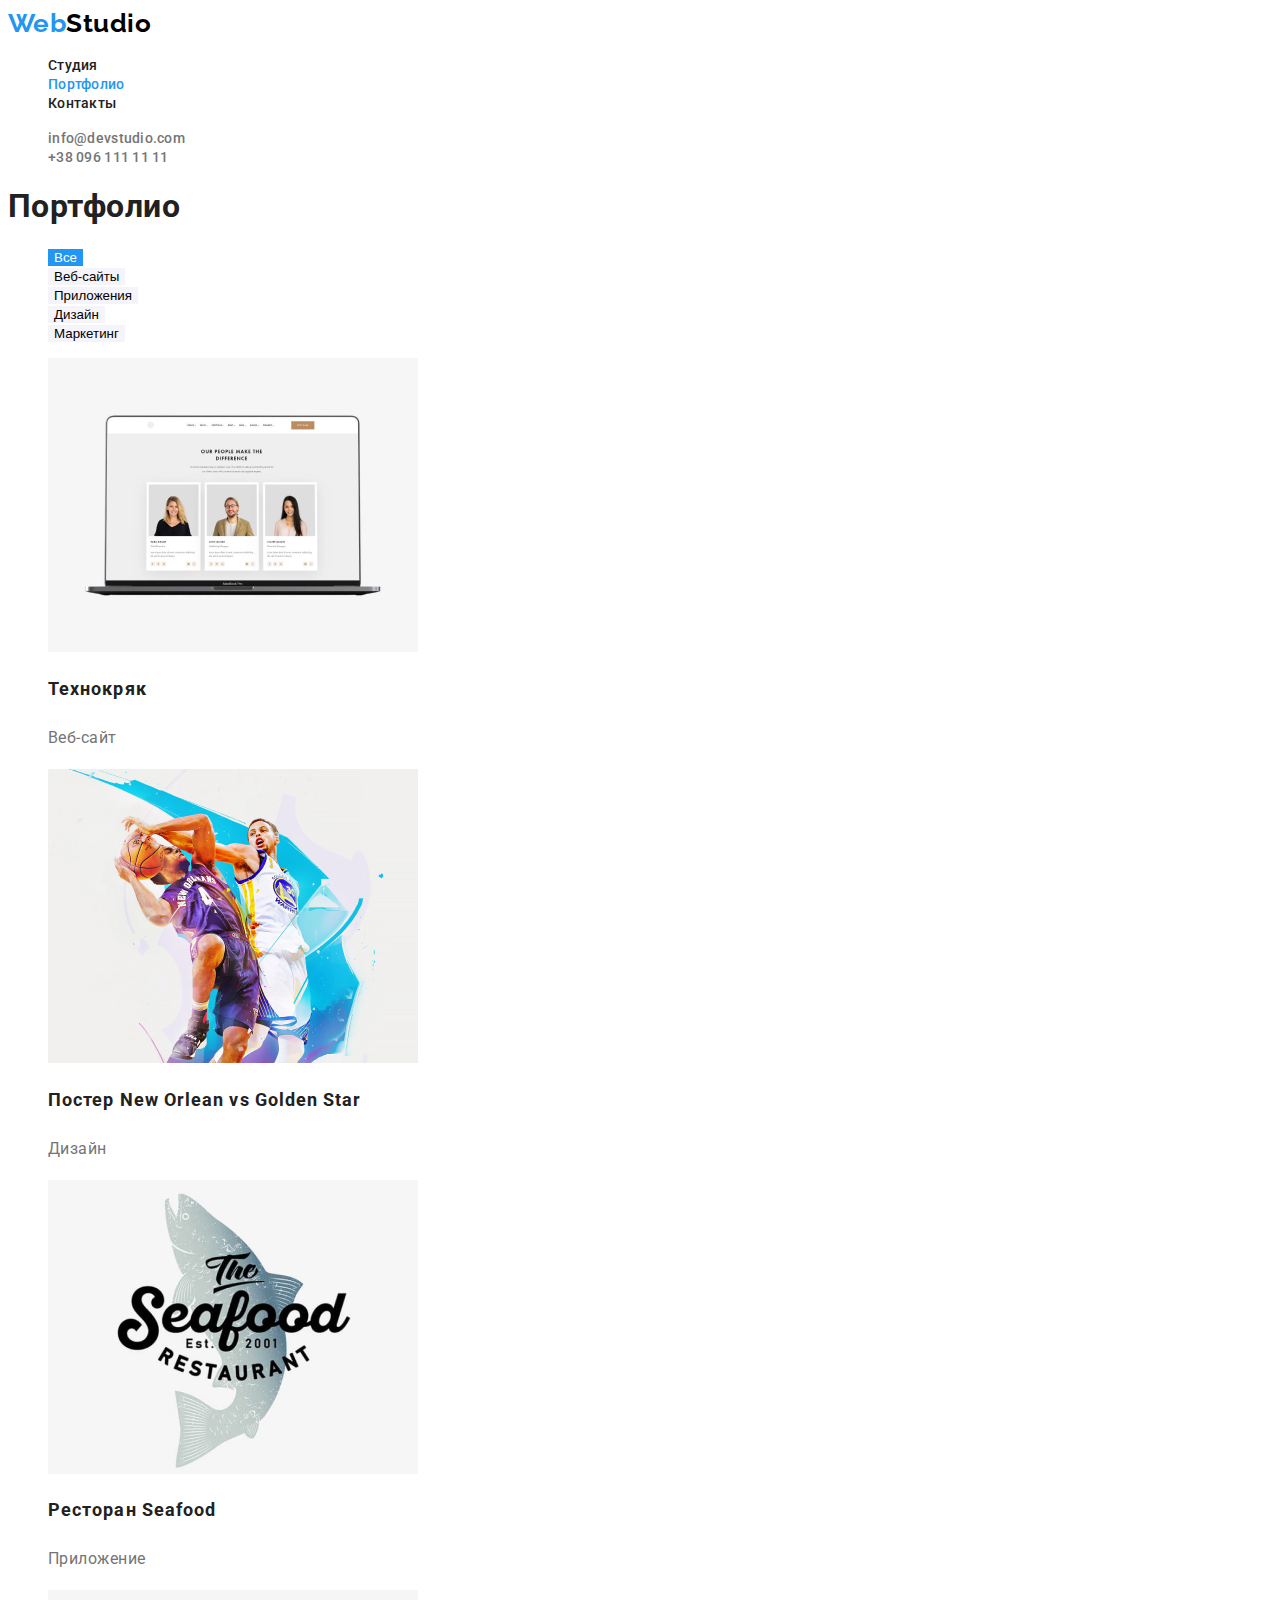
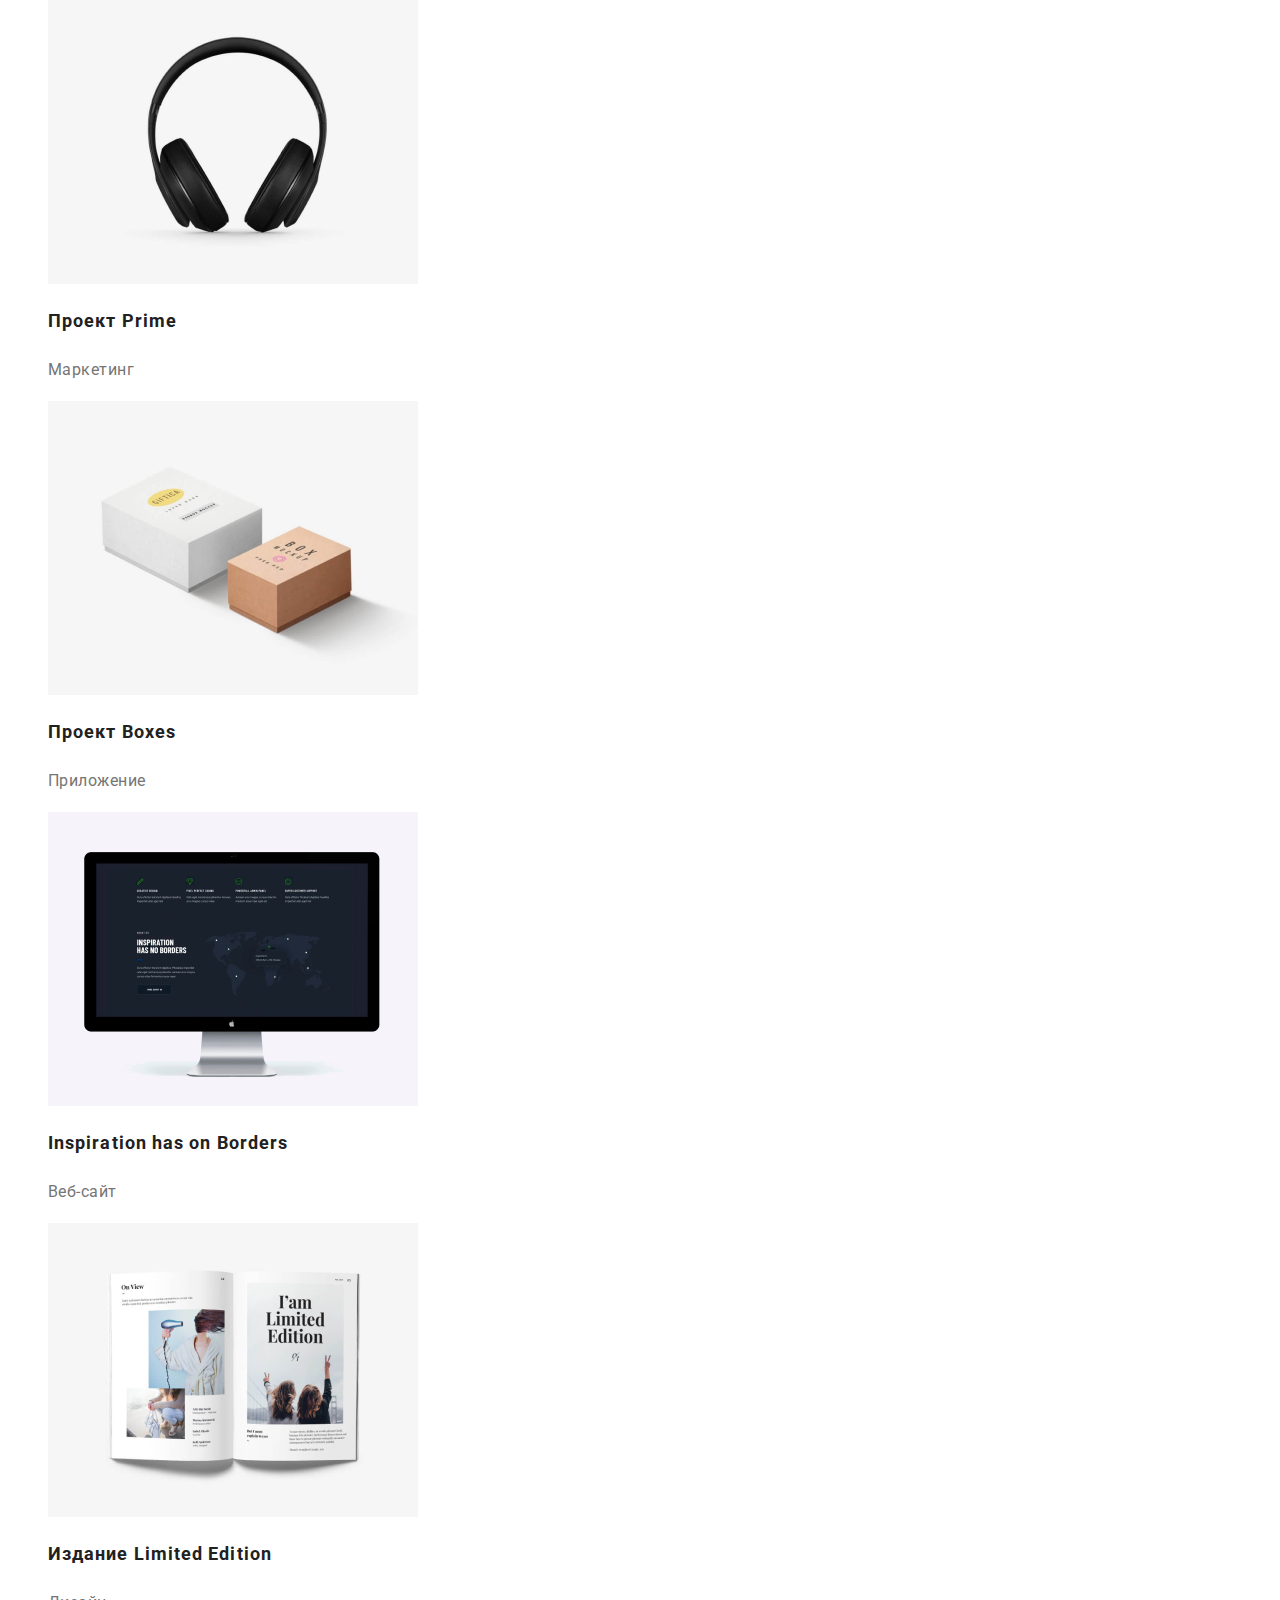
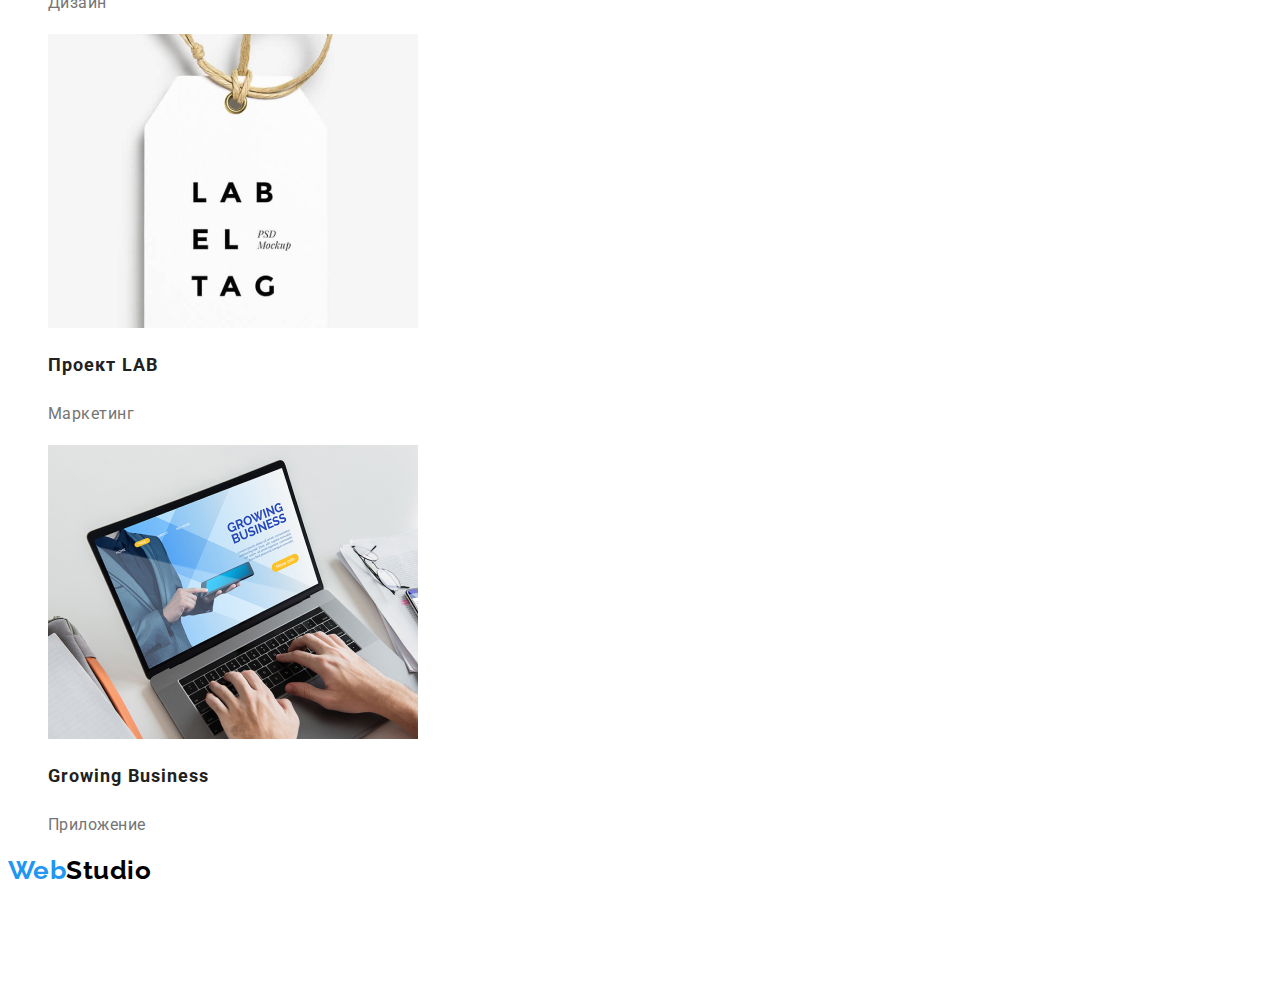
==== portfolio.html @ 5c7f293a "Добавляет стартовые файлы проекта" ====
<!DOCTYPE html>
<html lang="ru">
  <head>
    <meta charset="UTF-8" />
    <meta name="viewport" content="width=device-width, initial-scale=1.0" />
    <title>Document</title>
    <link rel="preconnect" href="https://fonts.gstatic.com" />
    <link
      href="https://fonts.googleapis.com/css2?family=Raleway:wght@700&family=Roboto:wght@400;500;700;900&display=swap"
      rel="stylesheet"
    />
    <link rel="stylesheet" href="./css/styles.css" />
  </head>

  <body>
    <!-- Шапка сайта -->
    <header>
      <nav class="nav">
        <a href="./index.html" class="logo">
          <span class="logo-web">Web</span
          ><span class="logo-studio">Studio</span>
        </a>

        <ul class="site-nav list">
          <li><a href="./index.html" class="link">Студия</a></li>
          <li>
            <a href="./portfolio.html" class="link active-link">Портфолио</a>
          </li>
          <li><a href="#address" class="link">Контакты</a></li>
        </ul>
      </nav>

      <ul class="contact list">
        <li>
          <a href="mailto:info@devstudio.com" class="contact-link"
            >info@devstudio.com</a
          >
        </li>
        <li>
          <a href="tel:+380961111111" class="contact-link">+38 096 111 11 11</a>
        </li>
      </ul>
    </header>

    <main>
      <section>
        <h1>Портфолио</h1>
        <ul class="list">
          <li><button type="button" class="button-all">Все</button></li>
          <li>
            <button type="button" class="button-portfolio">Веб-сайты</button>
          </li>
          <li>
            <button type="button" class="button-portfolio">Приложения</button>
          </li>
          <li>
            <button type="button" class="button-portfolio">Дизайн</button>
          </li>
          <li>
            <button type="button" class="button-portfolio">Маркетинг</button>
          </li>
        </ul>

        <ul class="list">
          <li>
            <img
              src="./images/portolio/People.jpg"
              alt=""
              width="370"
              height="294"
            />
            <h2 class="portfolio-title">Технокряк</h2>
            <p class="portfolio-text">Веб-сайт</p>
          </li>
          <li>
            <img
              src="./images/portolio/Poster.jpg"
              alt=""
              width="370"
              height="294"
            />
            <h2 class="portfolio-title">Постер New Orlean vs Golden Star</h2>
            <p class="portfolio-text">Дизайн</p>
          </li>
          <li>
            <img
              src="./images/portolio/Seafood.jpg"
              alt=""
              width="370"
              height="294"
            />
            <h2 class="portfolio-title">Ресторан Seafood</h2>
            <p class="portfolio-text">Приложение</p>
          </li>
          <li>
            <img
              src="./images/portolio/Headphones.jpg"
              alt=""
              width="370"
              height="294"
            />
            <h2 class="portfolio-title">Проект Prime</h2>
            <p class="portfolio-text">Маркетинг</p>
          </li>
          <li>
            <img
              src="./images/portolio/Boxes.jpg"
              alt=""
              width="370"
              height="294"
            />
            <h2 class="portfolio-title">Проект Boxes</h2>
            <p class="portfolio-text">Приложение</p>
          </li>
          <li>
            <img
              src="./images/portolio/Inspiration.jpg"
              alt=""
              width="370"
              height="294"
            />
            <h2 class="portfolio-title">Inspiration has on Borders</h2>
            <p class="portfolio-text">Веб-сайт</p>
          </li>
          <li>
            <img
              src="./images/portolio/Limited.jpg"
              alt=""
              width="370"
              height="294"
            />
            <h2 class="portfolio-title">Издание Limited Edition</h2>
            <p class="portfolio-text">Дизайн</p>
          </li>
          <li>
            <img
              src="./images/portolio/LAB.jpg"
              alt=""
              width="370"
              height="294"
            />
            <h2 class="portfolio-title">Проект LAB</h2>
            <p class="portfolio-text">Маркетинг</p>
          </li>
          <li>
            <img
              src="./images/portolio/Growing.jpg"
              alt=""
              width="370"
              height="294"
            />
            <h2 class="portfolio-title">Growing Business</h2>
            <p class="portfolio-text">Приложение</p>
          </li>
        </ul>
      </section>
    </main>

    <!-- Футер -->
    <footer>
      <a href="./index.html" class="logo">
        <span class="logo-web">Web</span><span class="logo-studio">Studio</span>
      </a>
      <address class="address">
        <p class="town">г. Киев, пр-т Леси Украинки, 26</p>
        <ul class="list">
          <li>
            <a href="mailto:info@devstudio.com" class="footer-link"
              >info@devstudio.com</a
            >
          </li>
          <li>
            <a href="tel:+380961111111" class="footer-link"
              >+38 096 111 11 11</a
            >
          </li>
        </ul>
      </address>
    </footer>
  </body>
</html>
---- css/styles.css ----
/* цвет основного текста  #757575 */
/* вторичный цвет текста  #212121;
 */
/* белый #FFFFFF  */
/* акцент c #2196F3*/
/* вторичный цвет фона #2196F3; */

:root {
  --primary-text-color: #757575;
  --title-text-color: #212121;
  --accent-color: #2196f3;
  --primary-white-color: #ffffff;
  --primary-black-color: #000000;
  --bgd-color: #2f303a;
  --grey-color: #f5f4fa;
}

body {
  background-color: var(--primary-white-color);
  font-family: 'Roboto', sans-serif;
  color: var(--title-text-color);
  letter-spacing: 0.03em;
}

/* logo */

.logo-web {
  color: var(--accent-color);
  font-weight: 700;
  font-size: 26px;
  line-height: 1.19;
}

.logo-studio {
  color: var(--primary-black-color);
  font-weight: 700;
  font-size: 26px;
  line-height: 1.19;
}

.logo:hover {
  color: var(--accent-color);
}

.logo {
  font-family: 'Raleway', sans-serif;
  text-decoration: none;
}

/* Site nav */

.site-nav .link {
  font-weight: 500;
  font-size: 14px;
  line-height: 1.14;
  letter-spacing: 0.02em;
  text-decoration: none;
}

.contact .contact-link {
  color: var(--primary-text-color);
  font-weight: 500;
  font-size: 14px;
  line-height: 1.14;
  letter-spacing: 0.02em;
  text-decoration: none;
}

.site-nav .link:hover,
.site-nav .link:focus,
.contact .contact-link:hover,
.contact .contact-link:focus,
.site-nav .active-link {
  color: var(--accent-color);
}

.link {
  color: var(--title-text-color);
}

.list {
  list-style: none;
}

/* Hero */

.hero {
  background-color: var(--bgd-color);
}

.hero-title {
  color: var(--primary-white-color);
  font-weight: 900;
  font-size: 44px;
  line-height: 1.36;
  text-align: center;
  letter-spacing: 0.06em;
  text-transform: uppercase;
}

/* Button */

.button {
  color: var(--primary-white-color);
  background-color: var(--accent-color);
  font-weight: 700;
  font-size: 16px;
  line-height: 1.87;
  letter-spacing: 0.06em;
  cursor: pointer;
  border: 0;
}

.button-portfolio {
  background-color: var(--grey-color);
  cursor: pointer;
  outline: none;
  border: 0;
}

.button-all {
  color: var(--primary-white-color);
  background-color: var(--accent-color);
  outline: none;
  border: 0;
}

.button-portfolio:hover,
.button-portfolio:focus {
  color: var(--primary-white-color);
  background-color: var(--accent-color);
  outline: none;
  border: 0;
}

/* Section */

.team {
  background-color: var(--grey-color);
}

.section-title {
  font-weight: 700;
  font-size: 36px;
  line-height: 1.16;
  text-align: center;
}

.portfolio-title {
  font-weight: 700;
  font-size: 18px;
  line-height: 2;
  letter-spacing: 0.06em;
}

.portfolio-text {
  color: var(--primary-text-color);
  font-size: 16px;
  line-height: 1.87;
}

/* Features */

.feature-list .title {
  font-weight: 700;
  font-size: 14px;
  line-height: 1.14;
  text-transform: uppercase;
}

.feature-list .text {
  color: var(--primary-text-color);
  font-size: 14px;
  line-height: 1.71;
}

/* Team */

.team-list .title {
  font-weight: 500;
  font-size: 16px;
  line-height: 1.19;
  text-align: center;
}

.team-list .text {
  color: var(--primary-text-color);
  font-weight: 500;
  font-size: 16px;
  line-height: 1.19;
  text-align: center;
}

/* Footer */

.footer {
  background-color: var(--bgd-color);
}

.address {
  font-style: inherit;
}

.address .town {
  color: var(--primary-white-color);
  font-size: 14px;
  line-height: 1.71;
}

.address .footer-link {
  color: rgba(255, 255, 255, 0.6);
  font-size: 14px;
  line-height: 1.71;
  text-decoration: none;
}

.address .footer-link:hover,
.address .footer-link:focus {
  color: var(--accent-color);
}
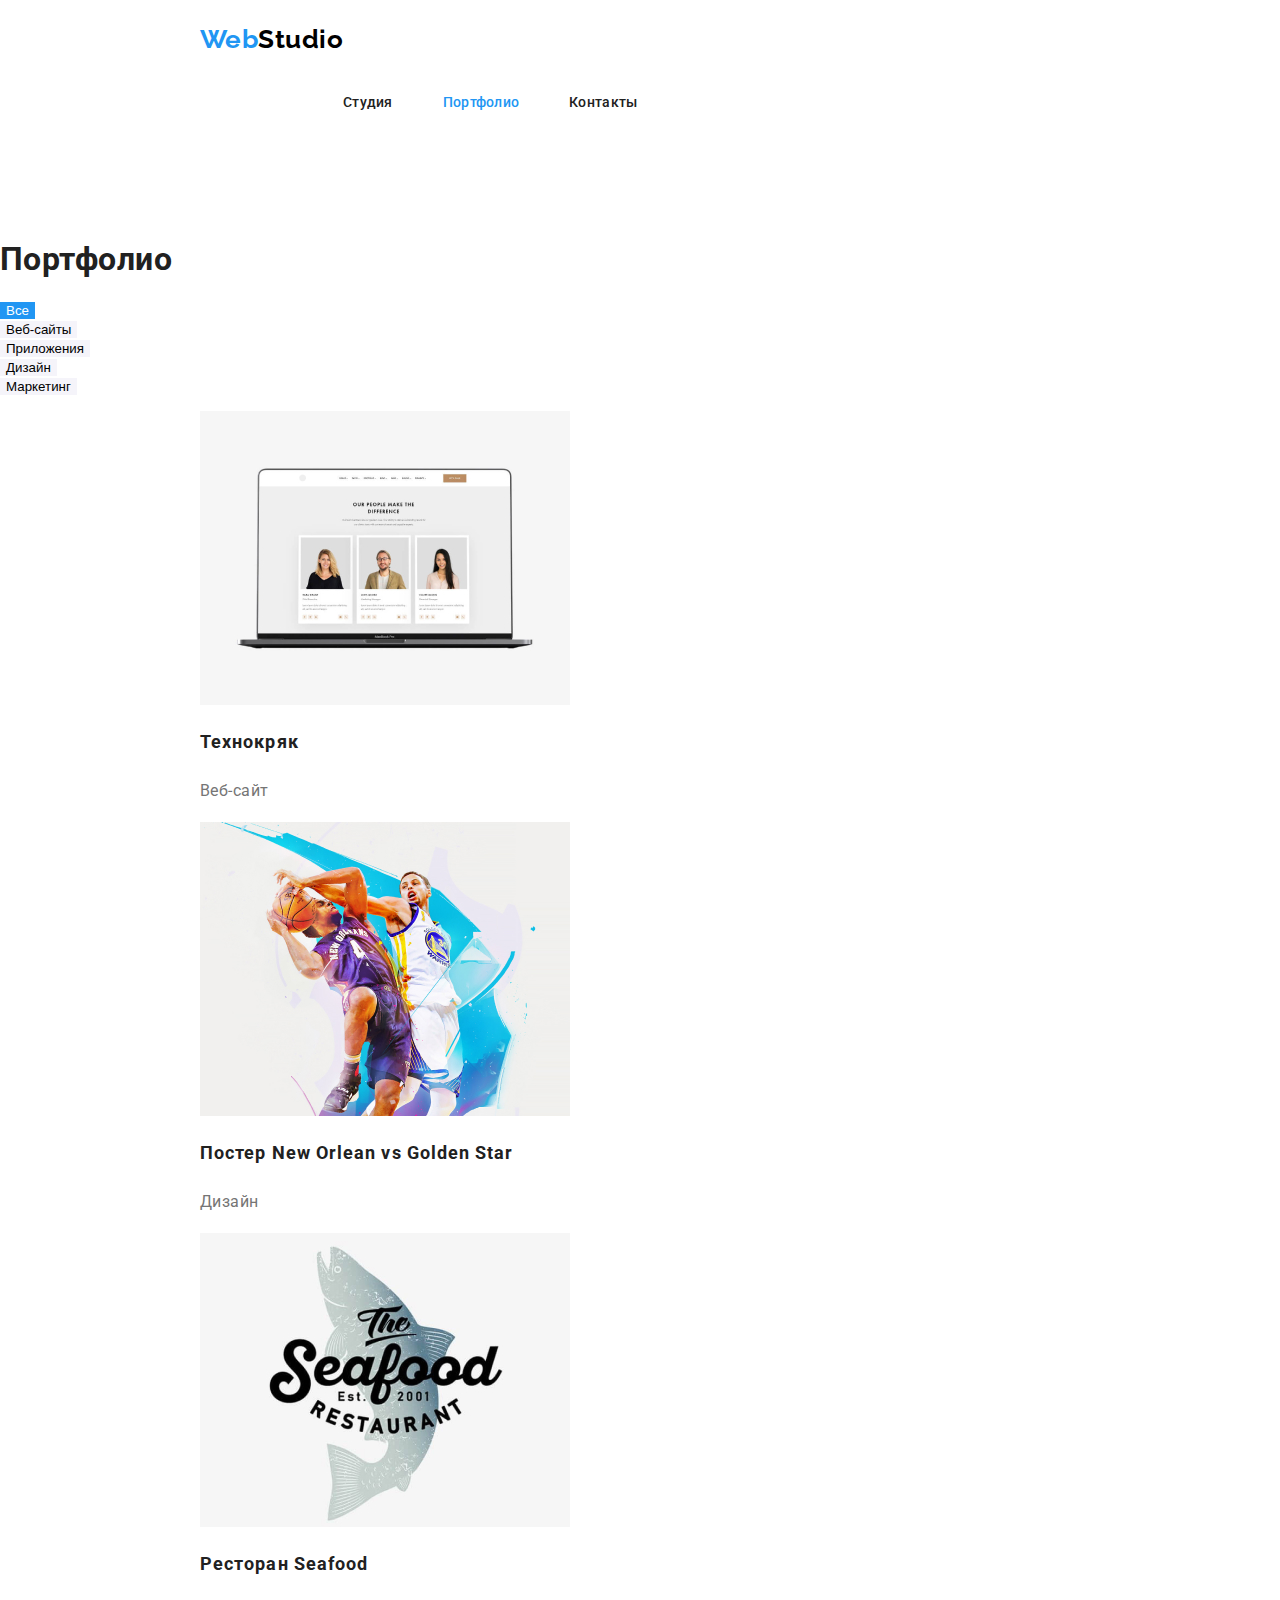
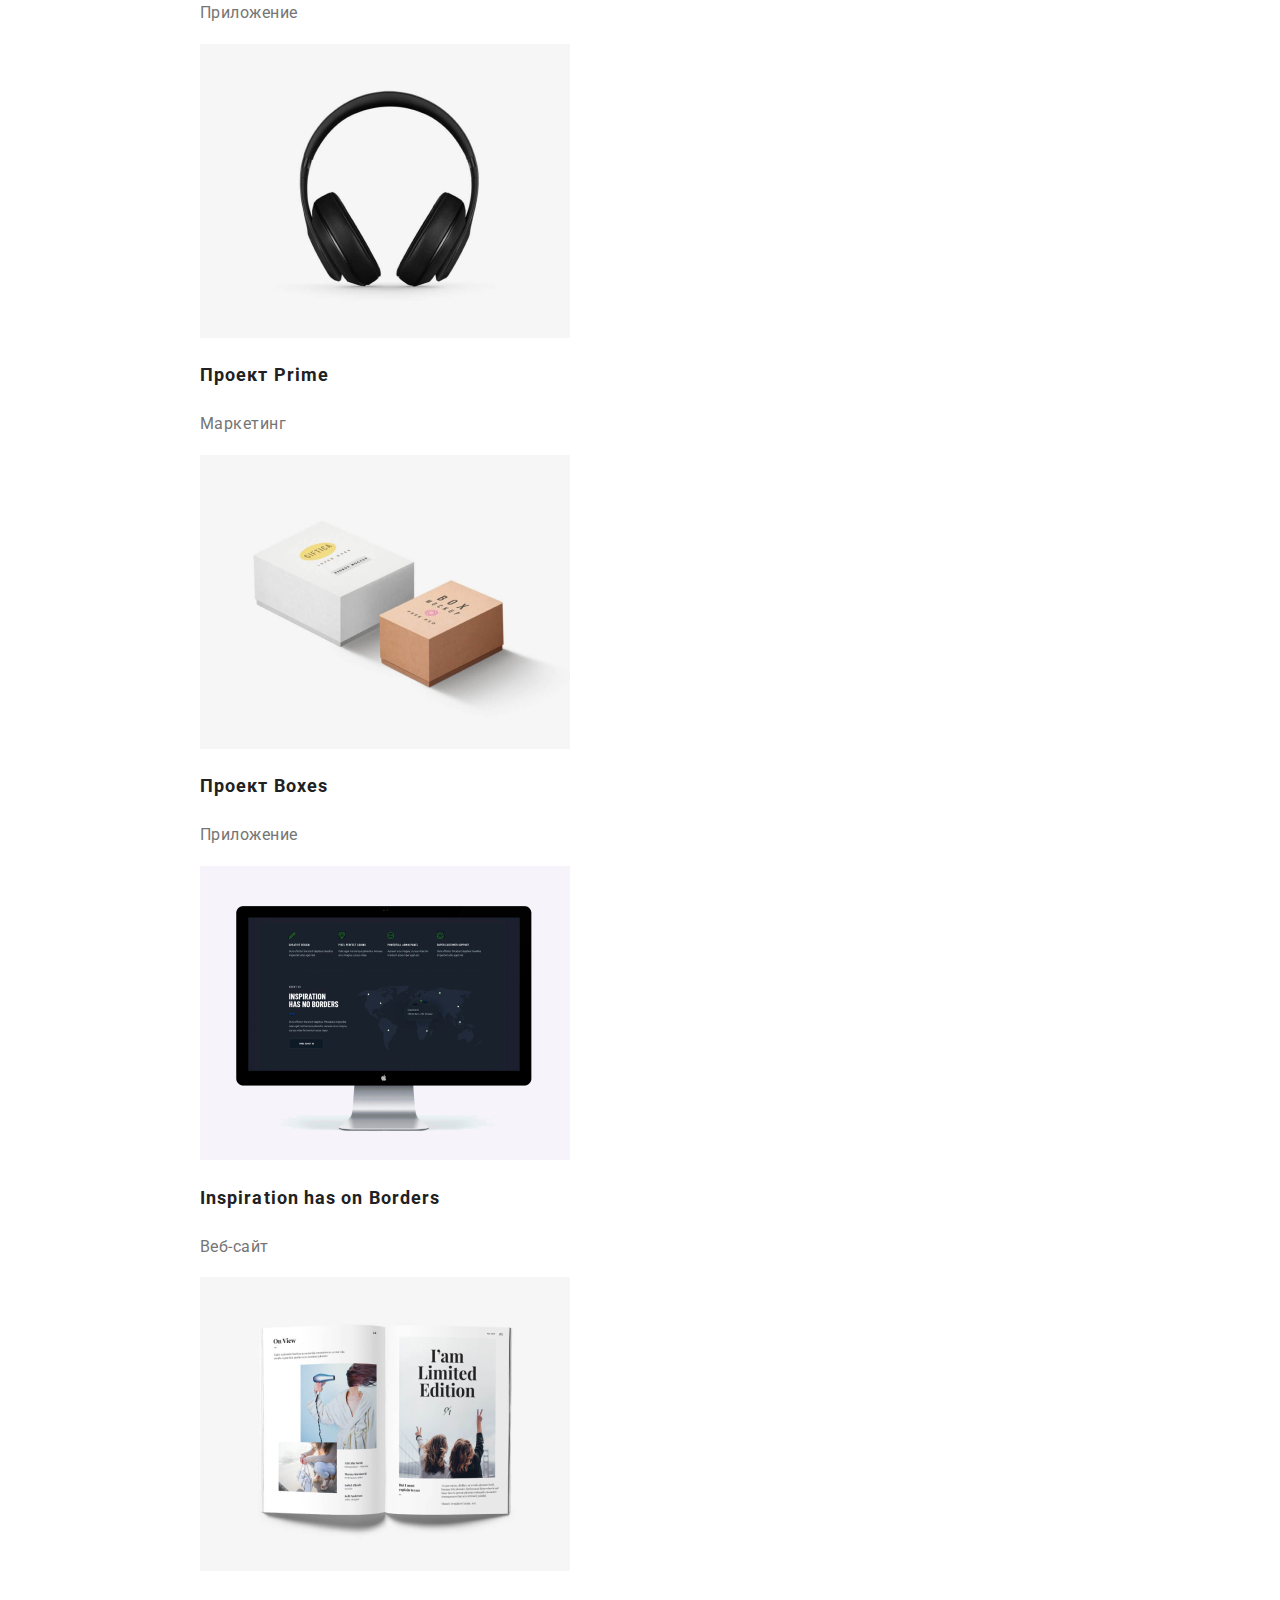
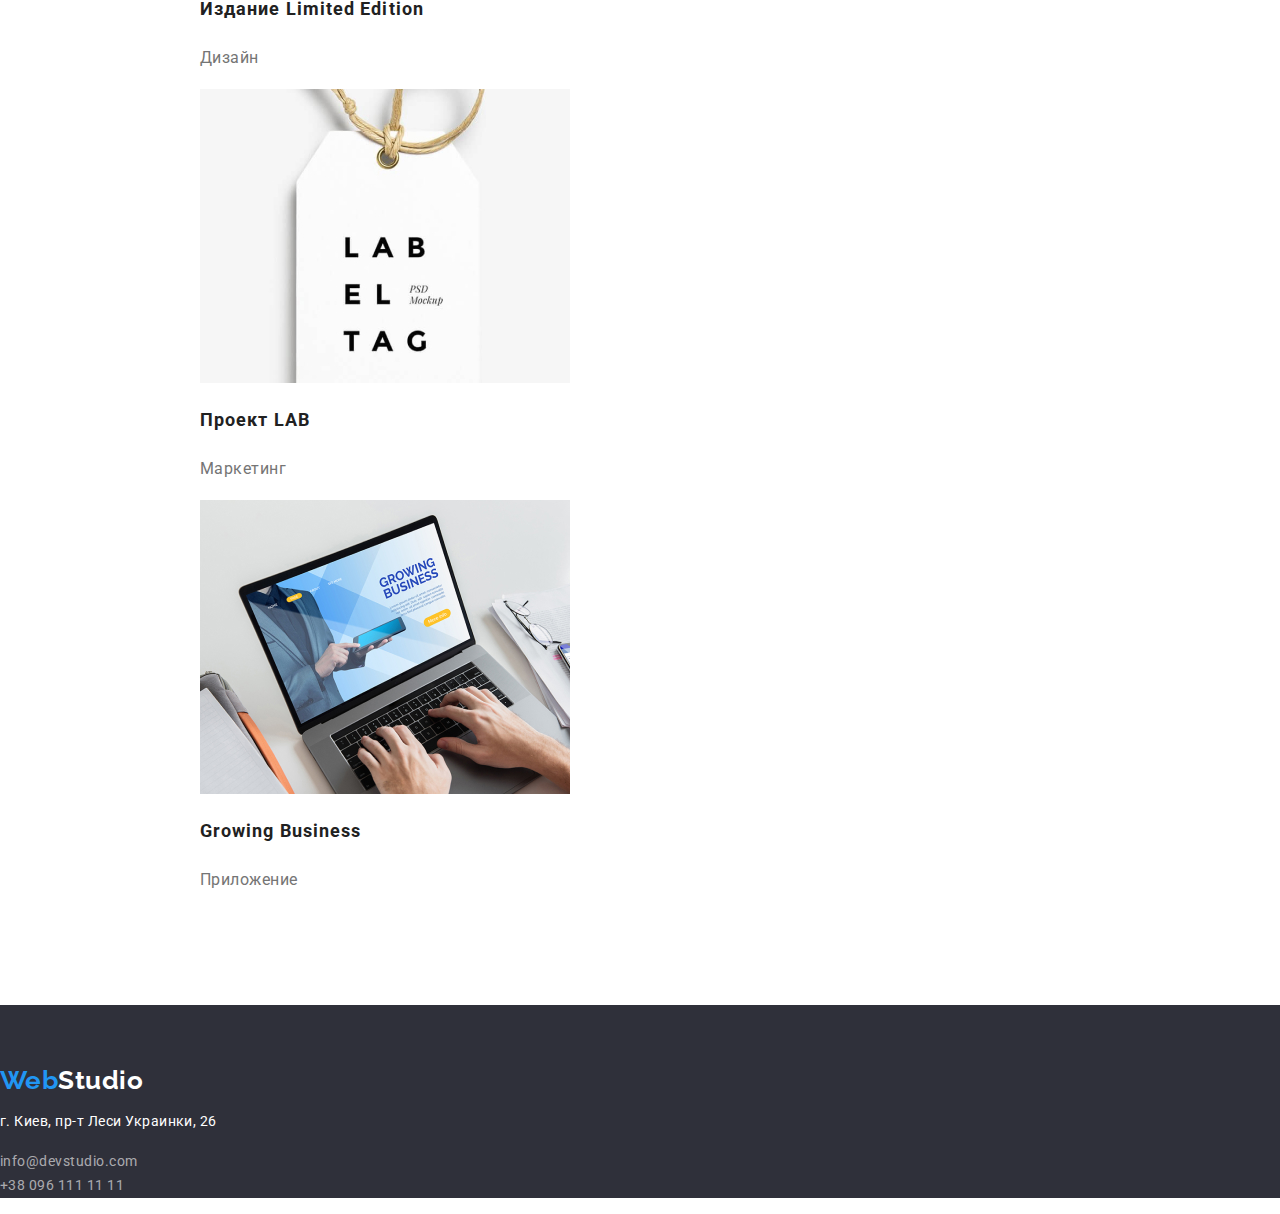
==== commit e86b937d: "hm-03" ====
--- a/portfolio.html
+++ b/portfolio.html
@@ -9,41 +9,52 @@
       href="https://fonts.googleapis.com/css2?family=Raleway:wght@700&family=Roboto:wght@400;500;700;900&display=swap"
       rel="stylesheet"
     />
+    <link
+      rel="stylesheet"
+      href="https://cdnjs.cloudflare.com/ajax/libs/modern-normalize/1.0.0/modern-normalize.min.css"
+      integrity="sha512-ISS7cAi1PEhQ8jnbJpJZMd29NlhNj4AWYyLOSp2CE/CsHxTCu+r+t0D2yoJudVrd0/8fTVPUVDzY5Tvli75u/g=="
+      crossorigin="anonymous"
+      referrerpolicy="no-referrer"
+    />
     <link rel="stylesheet" href="./css/styles.css" />
   </head>
 
   <body>
     <!-- Шапка сайта -->
-    <header>
-      <nav class="nav">
-        <a href="./index.html" class="logo">
-          <span class="logo-web">Web</span
-          ><span class="logo-studio">Studio</span>
-        </a>
+    <header class="header">
+      <div class="container header-nav">
+        <nav class="nav">
+          <a href="./index.html" class="logo">
+            <span class="logo-web">Web</span
+            ><span class="logo-studio">Studio</span>
+          </a>
 
-        <ul class="site-nav list">
-          <li><a href="./index.html" class="link">Студия</a></li>
+          <ul class="site-nav list">
+            <li><a href="./index.html" class="link">Студия</a></li>
+            <li>
+              <a href="./portfolio.html" class="link active-link">Портфолио</a>
+            </li>
+            <li><a href="#address" class="link">Контакты</a></li>
+          </ul>
+        </nav>
+
+        <ul class="contact list">
           <li>
-            <a href="./portfolio.html" class="link active-link">Портфолио</a>
+            <a href="mailto:info@devstudio.com" class="contact-link"
+              >info@devstudio.com</a
+            >
           </li>
-          <li><a href="#address" class="link">Контакты</a></li>
+          <li>
+            <a href="tel:+380961111111" class="contact-link"
+              >+38 096 111 11 11</a
+            >
+          </li>
         </ul>
-      </nav>
-
-      <ul class="contact list">
-        <li>
-          <a href="mailto:info@devstudio.com" class="contact-link"
-            >info@devstudio.com</a
-          >
-        </li>
-        <li>
-          <a href="tel:+380961111111" class="contact-link">+38 096 111 11 11</a>
-        </li>
-      </ul>
+      </div>
     </header>
 
     <main>
-      <section>
+      <section class="portfolio">
         <h1>Портфолио</h1>
         <ul class="list">
           <li><button type="button" class="button-all">Все</button></li>
@@ -60,105 +71,106 @@
             <button type="button" class="button-portfolio">Маркетинг</button>
           </li>
         </ul>
-
-        <ul class="list">
-          <li>
-            <img
-              src="./images/portolio/People.jpg"
-              alt=""
-              width="370"
-              height="294"
-            />
-            <h2 class="portfolio-title">Технокряк</h2>
-            <p class="portfolio-text">Веб-сайт</p>
-          </li>
-          <li>
-            <img
-              src="./images/portolio/Poster.jpg"
-              alt=""
-              width="370"
-              height="294"
-            />
-            <h2 class="portfolio-title">Постер New Orlean vs Golden Star</h2>
-            <p class="portfolio-text">Дизайн</p>
-          </li>
-          <li>
-            <img
-              src="./images/portolio/Seafood.jpg"
-              alt=""
-              width="370"
-              height="294"
-            />
-            <h2 class="portfolio-title">Ресторан Seafood</h2>
-            <p class="portfolio-text">Приложение</p>
-          </li>
-          <li>
-            <img
-              src="./images/portolio/Headphones.jpg"
-              alt=""
-              width="370"
-              height="294"
-            />
-            <h2 class="portfolio-title">Проект Prime</h2>
-            <p class="portfolio-text">Маркетинг</p>
-          </li>
-          <li>
-            <img
-              src="./images/portolio/Boxes.jpg"
-              alt=""
-              width="370"
-              height="294"
-            />
-            <h2 class="portfolio-title">Проект Boxes</h2>
-            <p class="portfolio-text">Приложение</p>
-          </li>
-          <li>
-            <img
-              src="./images/portolio/Inspiration.jpg"
-              alt=""
-              width="370"
-              height="294"
-            />
-            <h2 class="portfolio-title">Inspiration has on Borders</h2>
-            <p class="portfolio-text">Веб-сайт</p>
-          </li>
-          <li>
-            <img
-              src="./images/portolio/Limited.jpg"
-              alt=""
-              width="370"
-              height="294"
-            />
-            <h2 class="portfolio-title">Издание Limited Edition</h2>
-            <p class="portfolio-text">Дизайн</p>
-          </li>
-          <li>
-            <img
-              src="./images/portolio/LAB.jpg"
-              alt=""
-              width="370"
-              height="294"
-            />
-            <h2 class="portfolio-title">Проект LAB</h2>
-            <p class="portfolio-text">Маркетинг</p>
-          </li>
-          <li>
-            <img
-              src="./images/portolio/Growing.jpg"
-              alt=""
-              width="370"
-              height="294"
-            />
-            <h2 class="portfolio-title">Growing Business</h2>
-            <p class="portfolio-text">Приложение</p>
-          </li>
-        </ul>
+        <div class="container">
+          <ul class="list">
+            <li>
+              <img
+                src="./images/portolio/People.jpg"
+                alt=""
+                width="370"
+                height="294"
+              />
+              <h2 class="portfolio-title">Технокряк</h2>
+              <p class="portfolio-text">Веб-сайт</p>
+            </li>
+            <li>
+              <img
+                src="./images/portolio/Poster.jpg"
+                alt=""
+                width="370"
+                height="294"
+              />
+              <h2 class="portfolio-title">Постер New Orlean vs Golden Star</h2>
+              <p class="portfolio-text">Дизайн</p>
+            </li>
+            <li>
+              <img
+                src="./images/portolio/Seafood.jpg"
+                alt=""
+                width="370"
+                height="294"
+              />
+              <h2 class="portfolio-title">Ресторан Seafood</h2>
+              <p class="portfolio-text">Приложение</p>
+            </li>
+            <li>
+              <img
+                src="./images/portolio/Headphones.jpg"
+                alt=""
+                width="370"
+                height="294"
+              />
+              <h2 class="portfolio-title">Проект Prime</h2>
+              <p class="portfolio-text">Маркетинг</p>
+            </li>
+            <li>
+              <img
+                src="./images/portolio/Boxes.jpg"
+                alt=""
+                width="370"
+                height="294"
+              />
+              <h2 class="portfolio-title">Проект Boxes</h2>
+              <p class="portfolio-text">Приложение</p>
+            </li>
+            <li>
+              <img
+                src="./images/portolio/Inspiration.jpg"
+                alt=""
+                width="370"
+                height="294"
+              />
+              <h2 class="portfolio-title">Inspiration has on Borders</h2>
+              <p class="portfolio-text">Веб-сайт</p>
+            </li>
+            <li>
+              <img
+                src="./images/portolio/Limited.jpg"
+                alt=""
+                width="370"
+                height="294"
+              />
+              <h2 class="portfolio-title">Издание Limited Edition</h2>
+              <p class="portfolio-text">Дизайн</p>
+            </li>
+            <li>
+              <img
+                src="./images/portolio/LAB.jpg"
+                alt=""
+                width="370"
+                height="294"
+              />
+              <h2 class="portfolio-title">Проект LAB</h2>
+              <p class="portfolio-text">Маркетинг</p>
+            </li>
+            <li>
+              <img
+                src="./images/portolio/Growing.jpg"
+                alt=""
+                width="370"
+                height="294"
+              />
+              <h2 class="portfolio-title">Growing Business</h2>
+              <p class="portfolio-text">Приложение</p>
+            </li>
+          </ul>
+        </div>
       </section>
     </main>
 
     <!-- Футер -->
-    <footer>
-      <a href="./index.html" class="logo">
+    <footer class="footer">
+      <a href="./index.html" class="logotip">
         <span class="logo-web">Web</span><span class="logo-studio">Studio</span>
       </a>
       <address class="address">
--- a/css/styles.css
+++ b/css/styles.css
@@ -4,6 +4,15 @@
 /* белый #FFFFFF  */
 /* акцент c #2196F3*/
 /* вторичный цвет фона #2196F3; */
+html {
+  box-sizing: border-box;
+}
+
+*,
+*::before,
+*::after {
+  box-sizing: inherit;
+}
 
 :root {
   --primary-text-color: #757575;
@@ -20,9 +29,39 @@
   font-family: 'Roboto', sans-serif;
   color: var(--title-text-color);
   letter-spacing: 0.03em;
-}
-
+
+  width: 1600px;
+  margin: 0;
+  padding: 0;
+}
+
+.container {
+  width: 1200px;
+  font-style: normal;
+  line-height: 1.142;
+  margin: 0 auto;
+}
+
+.header-nav {
+  display: flex;
+  align-items: center;
+}
+
+ul {
+  list-style: none;
+  padding: 0;
+}
 /* logo */
+
+.logo {
+  color: var(--primary-black-color);
+  font-family: 'Raleway', sans-serif;
+  text-decoration: none;
+  display: inline-block;
+  width: 145px;
+  padding-top: 24px;
+  padding-bottom: 25px;
+}
 
 .logo-web {
   color: var(--accent-color);
@@ -32,7 +71,6 @@
 }
 
 .logo-studio {
-  color: var(--primary-black-color);
   font-weight: 700;
   font-size: 26px;
   line-height: 1.19;
@@ -42,12 +80,14 @@
   color: var(--accent-color);
 }
 
-.logo {
-  font-family: 'Raleway', sans-serif;
-  text-decoration: none;
-}
-
 /* Site nav */
+
+.site-nav {
+  display: flex;
+  width: 68px;
+  font-weight: 500;
+  margin-left: 93px;
+}
 
 .site-nav .link {
   font-weight: 500;
@@ -55,15 +95,25 @@
   line-height: 1.14;
   letter-spacing: 0.02em;
   text-decoration: none;
+  margin-left: 50px;
+}
+
+.contact {
+  color: var(--primary-text-color);
+  display: flex;
+  align-items: center;
+  margin-left: auto;
+  width: 135px;
+  height: 16px;
+  font-weight: 500;
 }
 
 .contact .contact-link {
-  color: var(--primary-text-color);
-  font-weight: 500;
   font-size: 14px;
   line-height: 1.14;
   letter-spacing: 0.02em;
   text-decoration: none;
+  margin-left: 50px;
 }
 
 .site-nav .link:hover,
@@ -86,6 +136,12 @@
 
 .hero {
   background-color: var(--bgd-color);
+
+  width: 1600px;
+  height: 600px;
+  display: inline-block;
+  text-align: center;
+  margin-bottom: 0;
 }
 
 .hero-title {
@@ -96,11 +152,37 @@
   text-align: center;
   letter-spacing: 0.06em;
   text-transform: uppercase;
+
+  width: 696px;
+  height: 120px;
+
+  margin: 0 auto;
+  text-align: center;
+  margin-top: 200px;
+  margin-bottom: 0;
+}
+
+/* Header */
+
+.header {
+  width: 1200px;
+  font-style: normal;
+  font-weight: 500;
+  font-size: 14px;
+  margin: 0 auto;
+}
+
+/* Portfolio */
+
+.portfolio {
+  padding-top: 94px;
+  padding-bottom: 94px;
 }
 
 /* Button */
 
 .button {
+  padding: 10px 32px;
   color: var(--primary-white-color);
   background-color: var(--accent-color);
   font-weight: 700;
@@ -109,6 +191,15 @@
   letter-spacing: 0.06em;
   cursor: pointer;
   border: 0;
+
+  width: 200px;
+  height: 50px;
+
+  border-radius: 4px;
+  padding: 10px 32px;
+  margin: 0 auto;
+  margin-top: 40px;
+  margin-bottom: 200px;
 }
 
 .button-portfolio {
@@ -135,6 +226,11 @@
 
 /* Section */
 
+.advantage {
+  padding-top: 94px;
+  padding-bottom: 0;
+}
+
 .team {
   background-color: var(--grey-color);
 }
@@ -144,6 +240,20 @@
   font-size: 36px;
   line-height: 1.16;
   text-align: center;
+
+  width: 376px;
+  height: 42px;
+
+  margin: 0 auto;
+}
+
+.container > h2 {
+  margin-top: 0;
+  margin-bottom: 0;
+}
+
+.img {
+  margin-top: 50px;
 }
 
 .portfolio-title {
@@ -161,26 +271,60 @@
 
 /* Features */
 
+.feature-list {
+  display: flex;
+}
+
 .feature-list .title {
   font-weight: 700;
   font-size: 14px;
   line-height: 1.14;
   text-transform: uppercase;
+  width: 270px;
+  margin-top: 0;
+  margin-bottom: 0;
 }
 
 .feature-list .text {
   color: var(--primary-text-color);
   font-size: 14px;
   line-height: 1.71;
+  width: 270px;
+  margin-top: 10px;
+  margin-bottom: 0;
 }
 
 /* Team */
+.section-title > ul {
+  margin-top: 50px;
+  margin-bottom: 94px;
+}
+
+.section > img {
+  display: flex;
+  margin: 0;
+  justify-content: space-between;
+}
+
+.team-list {
+  display: flex;
+  justify-content: space-between;
+  margin-top: 50px;
+  margin-bottom: 0;
+}
+
+.team-list .team-list-li {
+  background-color: var(--primary-white-color);
+}
 
 .team-list .title {
   font-weight: 500;
   font-size: 16px;
   line-height: 1.19;
   text-align: center;
+  width: 151px;
+  margin-top: 30px;
+  margin-bottom: 0;
 }
 
 .team-list .text {
@@ -189,12 +333,30 @@
   font-size: 16px;
   line-height: 1.19;
   text-align: center;
+  width: auto;
+  line-height: 1.187;
+  margin: 0;
 }
 
 /* Footer */
 
 .footer {
   background-color: var(--bgd-color);
+}
+
+.logotip {
+  display: inline-block;
+  color: var(--primary-white-color);
+  width: 145px;
+  height: 31px;
+  font-size: 26px;
+  font-family: 'Raleway', sans-serif;
+  font-weight: 700;
+  font-style: inherit;
+  line-height: 1.19;
+  margin-top: 60px;
+  margin-bottom: 0;
+  text-decoration: none;
 }
 
 .address {
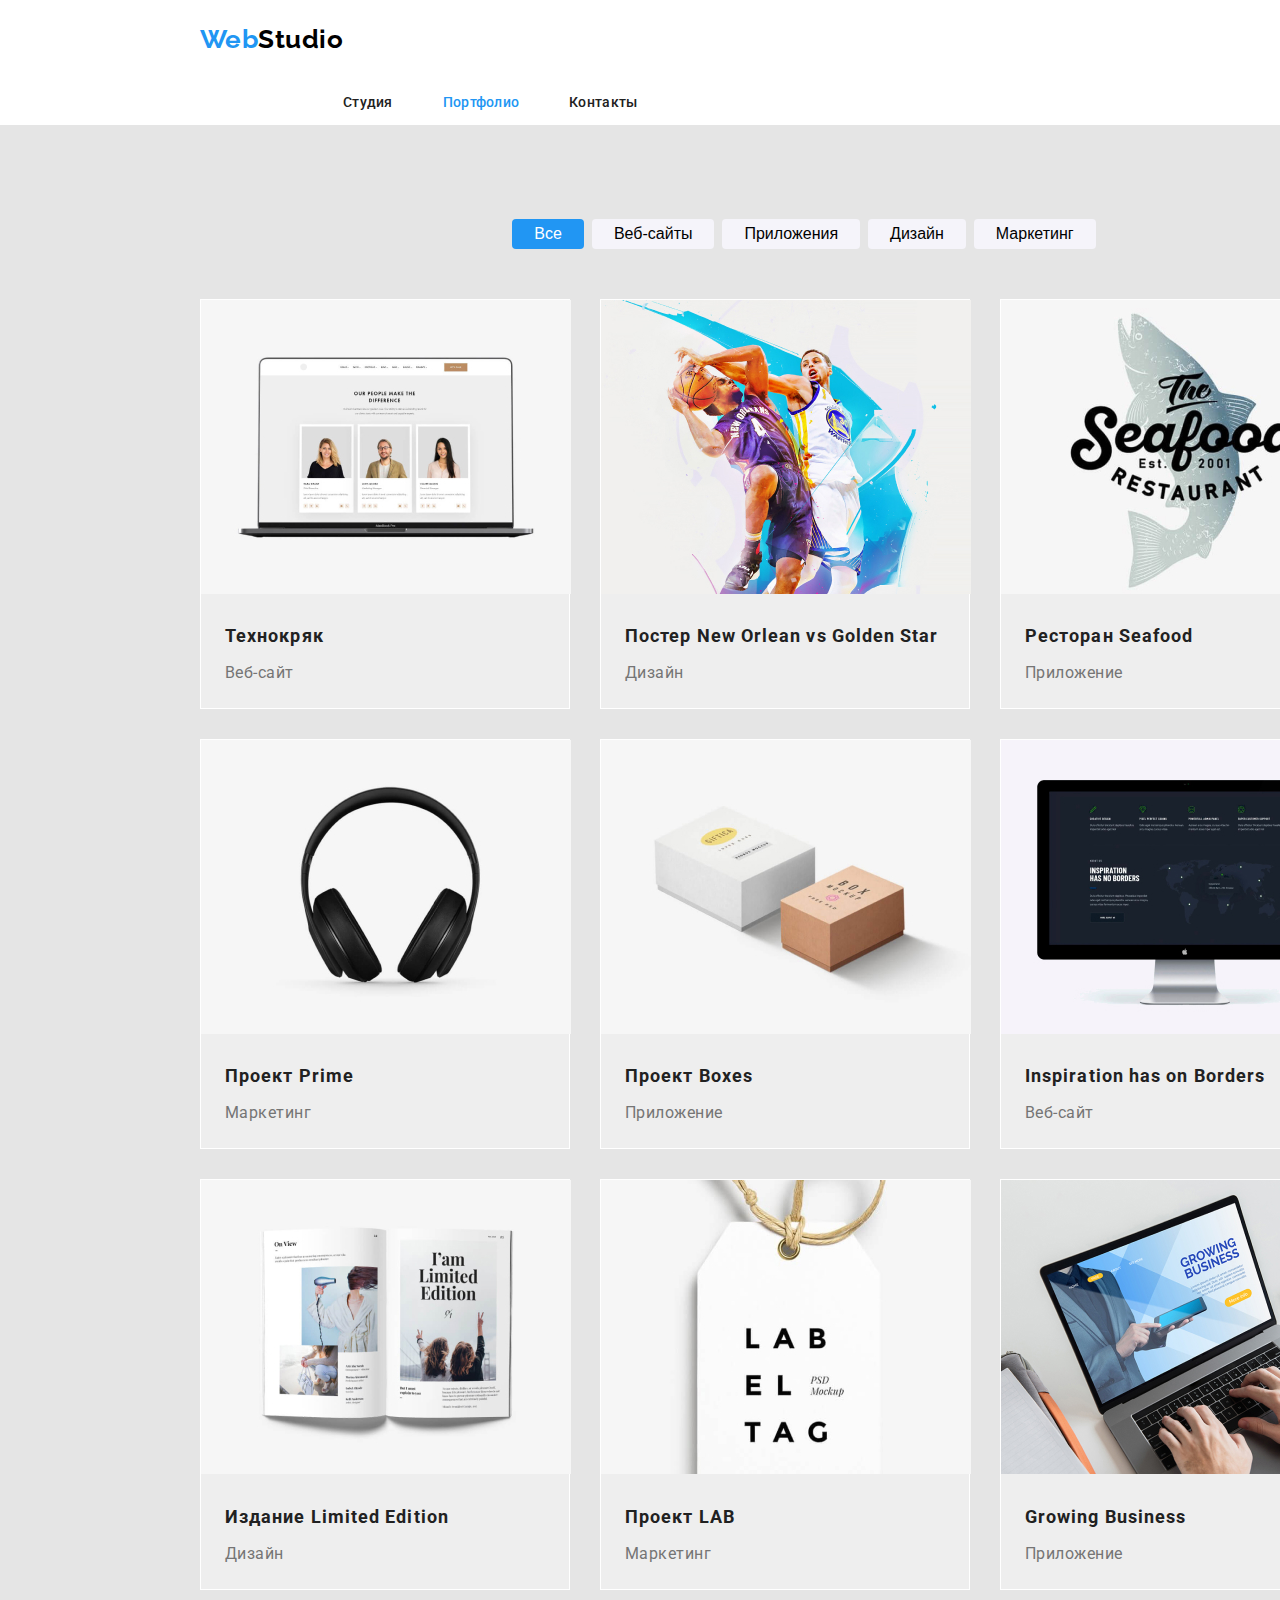
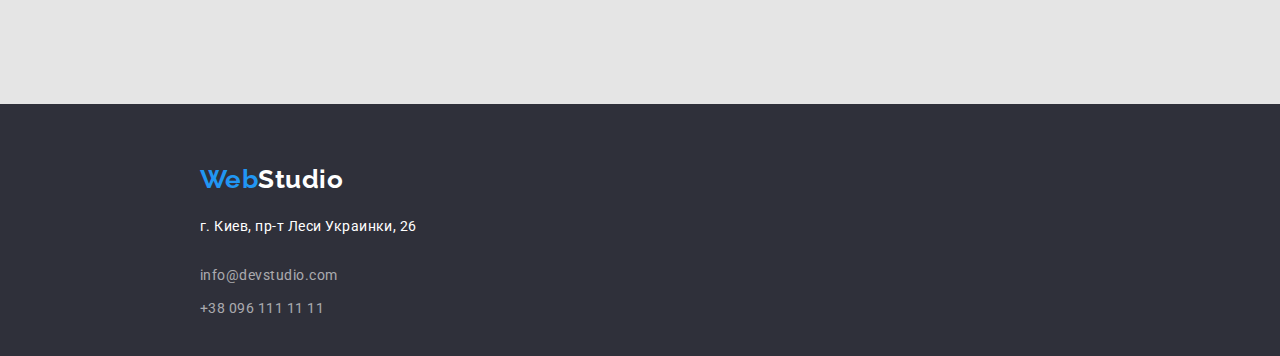
==== commit 212fa4cc: "Добавляет изменения" ====
--- a/portfolio.html
+++ b/portfolio.html
@@ -53,27 +53,31 @@
       </div>
     </header>
 
-    <main>
+    <main class="main-portfolio">
       <section class="portfolio">
-        <h1>Портфолио</h1>
-        <ul class="list">
-          <li><button type="button" class="button-all">Все</button></li>
-          <li>
-            <button type="button" class="button-portfolio">Веб-сайты</button>
-          </li>
-          <li>
-            <button type="button" class="button-portfolio">Приложения</button>
-          </li>
-          <li>
-            <button type="button" class="button-portfolio">Дизайн</button>
-          </li>
-          <li>
-            <button type="button" class="button-portfolio">Маркетинг</button>
-          </li>
-        </ul>
         <div class="container">
-          <ul class="list">
-            <li>
+          <h1 class="none-title">Портфолио</h1>
+          <ul class="button-list list">
+            <li class="item">
+              <button type="button" class="button-all">Все</button>
+            </li>
+            <li class="item">
+              <button type="button" class="button-portfolio">Веб-сайты</button>
+            </li>
+            <li class="item">
+              <button type="button" class="button-portfolio">Приложения</button>
+            </li>
+            <li class="item">
+              <button type="button" class="button-portfolio">Дизайн</button>
+            </li>
+            <li class="item">
+              <button type="button" class="button-portfolio">Маркетинг</button>
+            </li>
+          </ul>
+        </div>
+        <div class="container">
+          <ul class="kind list">
+            <li class="kind-li">
               <img
                 src="./images/portolio/People.jpg"
                 alt=""
@@ -83,7 +87,7 @@
               <h2 class="portfolio-title">Технокряк</h2>
               <p class="portfolio-text">Веб-сайт</p>
             </li>
-            <li>
+            <li class="kind-li">
               <img
                 src="./images/portolio/Poster.jpg"
                 alt=""
@@ -93,7 +97,7 @@
               <h2 class="portfolio-title">Постер New Orlean vs Golden Star</h2>
               <p class="portfolio-text">Дизайн</p>
             </li>
-            <li>
+            <li class="kind-li">
               <img
                 src="./images/portolio/Seafood.jpg"
                 alt=""
@@ -103,7 +107,7 @@
               <h2 class="portfolio-title">Ресторан Seafood</h2>
               <p class="portfolio-text">Приложение</p>
             </li>
-            <li>
+            <li class="kind-li">
               <img
                 src="./images/portolio/Headphones.jpg"
                 alt=""
@@ -113,7 +117,7 @@
               <h2 class="portfolio-title">Проект Prime</h2>
               <p class="portfolio-text">Маркетинг</p>
             </li>
-            <li>
+            <li class="kind-li">
               <img
                 src="./images/portolio/Boxes.jpg"
                 alt=""
@@ -123,7 +127,7 @@
               <h2 class="portfolio-title">Проект Boxes</h2>
               <p class="portfolio-text">Приложение</p>
             </li>
-            <li>
+            <li class="kind-li">
               <img
                 src="./images/portolio/Inspiration.jpg"
                 alt=""
@@ -133,7 +137,7 @@
               <h2 class="portfolio-title">Inspiration has on Borders</h2>
               <p class="portfolio-text">Веб-сайт</p>
             </li>
-            <li>
+            <li class="kind-li">
               <img
                 src="./images/portolio/Limited.jpg"
                 alt=""
@@ -143,7 +147,7 @@
               <h2 class="portfolio-title">Издание Limited Edition</h2>
               <p class="portfolio-text">Дизайн</p>
             </li>
-            <li>
+            <li class="kind-li">
               <img
                 src="./images/portolio/LAB.jpg"
                 alt=""
@@ -153,7 +157,7 @@
               <h2 class="portfolio-title">Проект LAB</h2>
               <p class="portfolio-text">Маркетинг</p>
             </li>
-            <li>
+            <li class="kind-li">
               <img
                 src="./images/portolio/Growing.jpg"
                 alt=""
@@ -170,24 +174,27 @@
 
     <!-- Футер -->
     <footer class="footer">
-      <a href="./index.html" class="logotip">
-        <span class="logo-web">Web</span><span class="logo-studio">Studio</span>
-      </a>
-      <address class="address">
-        <p class="town">г. Киев, пр-т Леси Украинки, 26</p>
-        <ul class="list">
-          <li>
-            <a href="mailto:info@devstudio.com" class="footer-link"
-              >info@devstudio.com</a
-            >
-          </li>
-          <li>
-            <a href="tel:+380961111111" class="footer-link"
-              >+38 096 111 11 11</a
-            >
-          </li>
-        </ul>
-      </address>
+      <div class="container">
+        <a href="./index.html" class="logotip">
+          <span class="logo-web">Web</span
+          ><span class="logo-studio">Studio</span>
+        </a>
+        <address class="address">
+          <p class="town">г. Киев, пр-т Леси Украинки, 26</p>
+          <ul class="list">
+            <li>
+              <a href="mailto:info@devstudio.com" class="footer-link"
+                >info@devstudio.com</a
+              >
+            </li>
+            <li>
+              <a href="tel:+380961111111" class="footer-link"
+                >+38 096 111 11 11</a
+              >
+            </li>
+          </ul>
+        </address>
+      </div>
     </footer>
   </body>
 </html>
--- a/css/styles.css
+++ b/css/styles.css
@@ -174,9 +174,71 @@
 
 /* Portfolio */
 
+.main-portfolio {
+  background-color: #e5e5e5;
+}
+
 .portfolio {
   padding-top: 94px;
   padding-bottom: 94px;
+}
+
+.none-title {
+  color: rgba(255, 255, 255, 0);
+  margin: 0;
+  height: 0;
+}
+
+.button-list {
+  display: flex;
+  justify-content: center;
+  margin-top: 0;
+  margin-bottom: 0;
+}
+
+.button-list .item {
+  margin-left: 8px;
+}
+
+.kind {
+  display: flex;
+  flex-wrap: wrap;
+  margin-top: 50px;
+  margin-bottom: 20px;
+}
+
+.kind > img {
+  height: 294px;
+}
+
+.kind .kind-li {
+  width: 370px;
+  background-color: #eeeeee;
+  border: 1px solid #ffffff;
+  margin-right: 30px;
+  margin-bottom: 30px;
+}
+
+.kind .kind-li:nth-child(3n) {
+  margin-right: 0;
+}
+
+.kind .kind-li:nth-last-child(-n + 3) {
+  margin-bottom: 0;
+}
+
+.kind .portfolio-title {
+  width: 322px;
+  height: 36px;
+  font-size: 18px;
+  margin: 20px 24px 4px 24px;
+}
+
+.kind .portfolio-text {
+  width: 322px;
+  height: 30px;
+  font-size: 16px;
+  margin: 0 24px 20px 24px;
 }
 
 /* Button */
@@ -204,16 +266,22 @@
 
 .button-portfolio {
   background-color: var(--grey-color);
+}
+
+.button-all {
+  color: var(--primary-white-color);
+  background-color: var(--accent-color);
+}
+
+.button-all,
+.button-portfolio {
   cursor: pointer;
+  font-weight: 500;
+  border-radius: 4px;
+  font-size: 16px;
+  padding: 6px 22px 6px 22px;
+  border: 0;
   outline: none;
-  border: 0;
-}
-
-.button-all {
-  color: var(--primary-white-color);
-  background-color: var(--accent-color);
-  outline: none;
-  border: 0;
 }
 
 .button-portfolio:hover,
@@ -338,10 +406,28 @@
   margin: 0;
 }
 
+.team-list-li .title {
+  margin: 0 auto;
+  margin-top: 30px;
+  text-align: center;
+  margin-bottom: 0;
+}
+
+.team-list-li .text {
+  margin: 0 auto;
+  margin-top: 10px;
+  text-align: center;
+  margin-bottom: 30px;
+}
+
 /* Footer */
 
 .footer {
   background-color: var(--bgd-color);
+  width: 1600px;
+  height: 252px;
+  text-decoration: none;
+  line-height: 1.714;
 }
 
 .logotip {
@@ -364,16 +450,24 @@
 }
 
 .address .town {
+  display: inline-block;
   color: var(--primary-white-color);
   font-size: 14px;
   line-height: 1.71;
+  width: 231px;
+  margin-top: 20px;
+  margin-bottom: 0;
 }
 
 .address .footer-link {
+  display: inline-block;
   color: rgba(255, 255, 255, 0.6);
   font-size: 14px;
   line-height: 1.71;
   text-decoration: none;
+  width: 231px;
+  margin-top: 9px;
+  margin-bottom: 0;
 }
 
 .address .footer-link:hover,
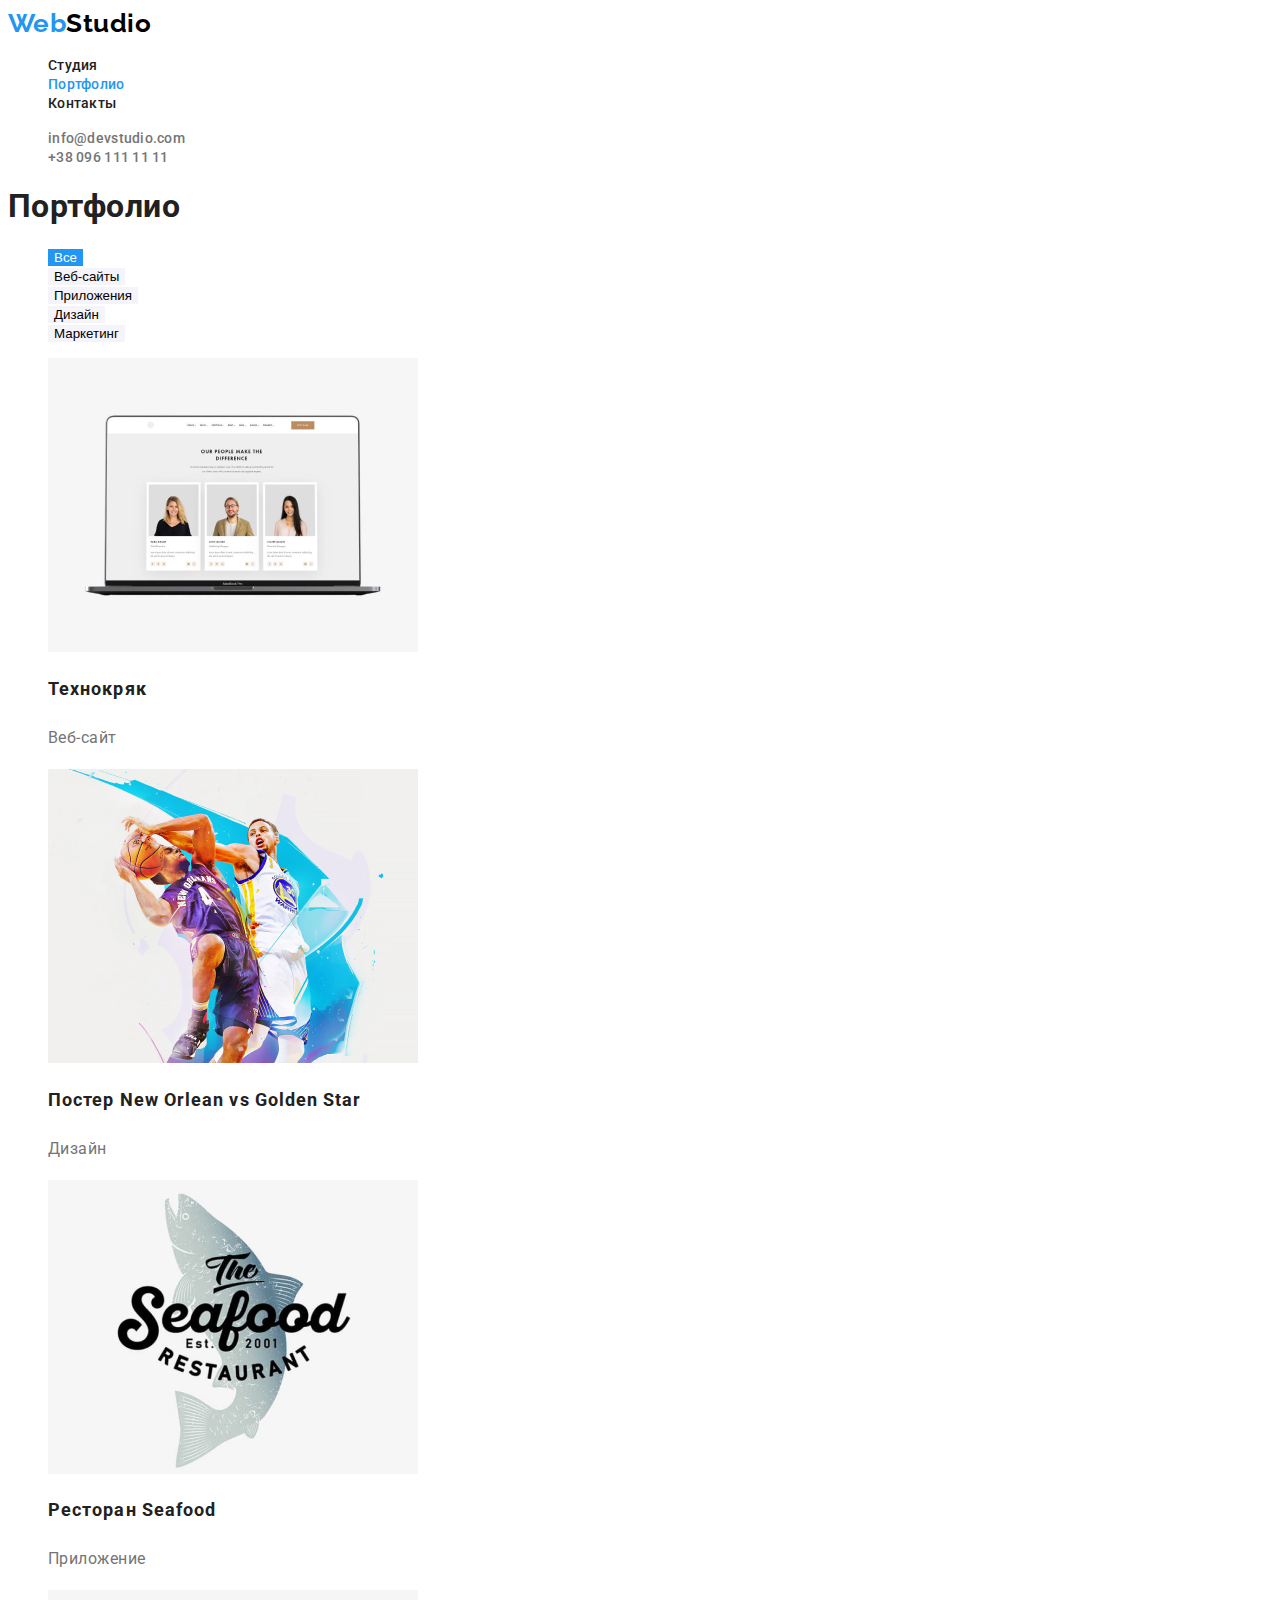
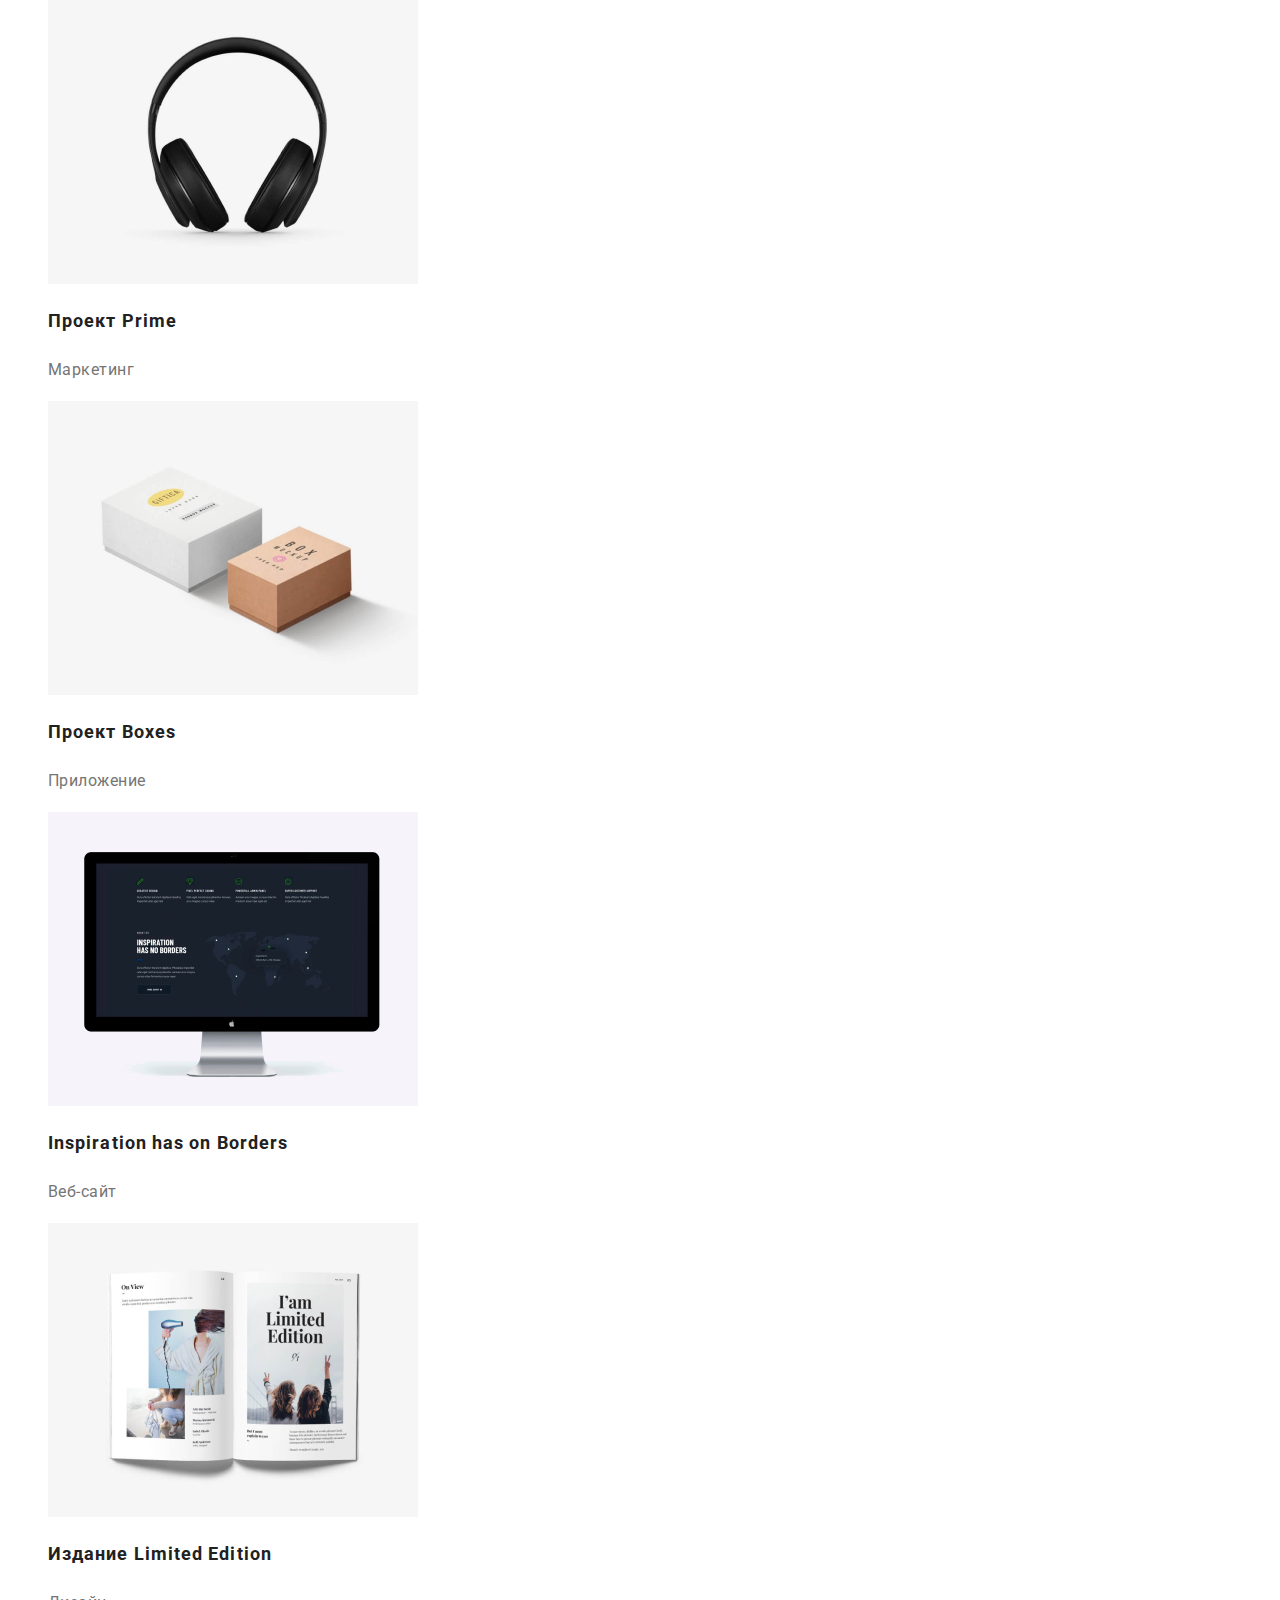
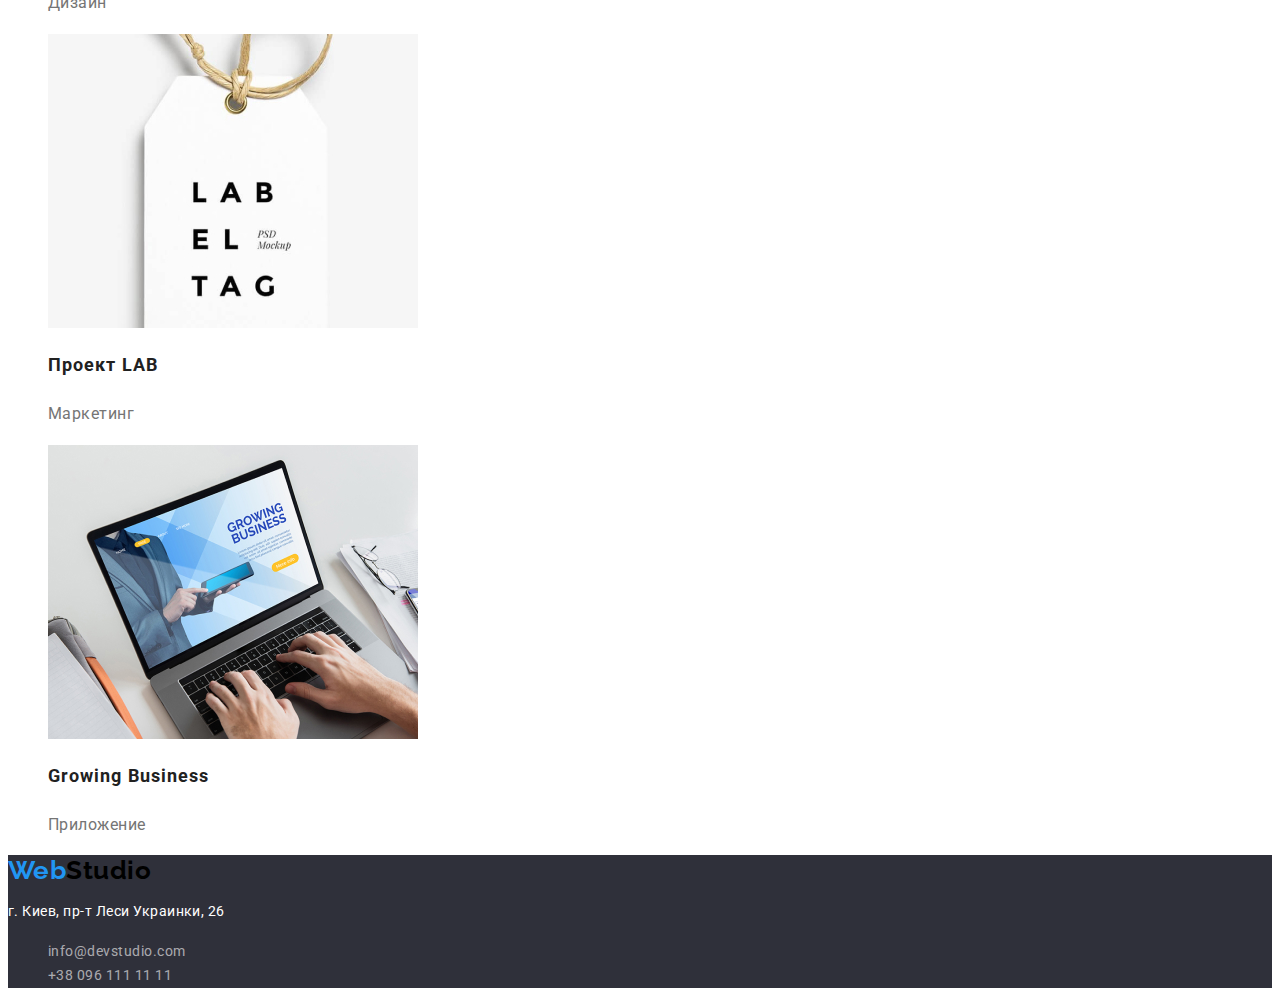
==== commit dccc25a3: "Удаляет абсолютно все изменения" ====
--- a/portfolio.html
+++ b/portfolio.html
@@ -9,192 +9,173 @@
       href="https://fonts.googleapis.com/css2?family=Raleway:wght@700&family=Roboto:wght@400;500;700;900&display=swap"
       rel="stylesheet"
     />
-    <link
-      rel="stylesheet"
-      href="https://cdnjs.cloudflare.com/ajax/libs/modern-normalize/1.0.0/modern-normalize.min.css"
-      integrity="sha512-ISS7cAi1PEhQ8jnbJpJZMd29NlhNj4AWYyLOSp2CE/CsHxTCu+r+t0D2yoJudVrd0/8fTVPUVDzY5Tvli75u/g=="
-      crossorigin="anonymous"
-      referrerpolicy="no-referrer"
-    />
     <link rel="stylesheet" href="./css/styles.css" />
   </head>
 
   <body>
     <!-- Шапка сайта -->
-    <header class="header">
-      <div class="container header-nav">
-        <nav class="nav">
-          <a href="./index.html" class="logo">
-            <span class="logo-web">Web</span
-            ><span class="logo-studio">Studio</span>
-          </a>
+    <header>
+      <nav class="nav">
+        <a href="./index.html" class="logo">
+          <span class="logo-web">Web</span
+          ><span class="logo-studio">Studio</span>
+        </a>
 
-          <ul class="site-nav list">
-            <li><a href="./index.html" class="link">Студия</a></li>
-            <li>
-              <a href="./portfolio.html" class="link active-link">Портфолио</a>
-            </li>
-            <li><a href="#address" class="link">Контакты</a></li>
-          </ul>
-        </nav>
+        <ul class="site-nav list">
+          <li><a href="./index.html" class="link">Студия</a></li>
+          <li>
+            <a href="./portfolio.html" class="link active-link">Портфолио</a>
+          </li>
+          <li><a href="#address" class="link">Контакты</a></li>
+        </ul>
+      </nav>
 
-        <ul class="contact list">
+      <ul class="contact list">
+        <li>
+          <a href="mailto:info@devstudio.com" class="contact-link"
+            >info@devstudio.com</a
+          >
+        </li>
+        <li>
+          <a href="tel:+380961111111" class="contact-link">+38 096 111 11 11</a>
+        </li>
+      </ul>
+    </header>
+
+    <main>
+      <section>
+        <h1>Портфолио</h1>
+        <ul class="list">
+          <li><button type="button" class="button-all">Все</button></li>
           <li>
-            <a href="mailto:info@devstudio.com" class="contact-link"
-              >info@devstudio.com</a
-            >
+            <button type="button" class="button-portfolio">Веб-сайты</button>
           </li>
           <li>
-            <a href="tel:+380961111111" class="contact-link"
-              >+38 096 111 11 11</a
-            >
+            <button type="button" class="button-portfolio">Приложения</button>
+          </li>
+          <li>
+            <button type="button" class="button-portfolio">Дизайн</button>
+          </li>
+          <li>
+            <button type="button" class="button-portfolio">Маркетинг</button>
           </li>
         </ul>
-      </div>
-    </header>
 
-    <main class="main-portfolio">
-      <section class="portfolio">
-        <div class="container">
-          <h1 class="none-title">Портфолио</h1>
-          <ul class="button-list list">
-            <li class="item">
-              <button type="button" class="button-all">Все</button>
-            </li>
-            <li class="item">
-              <button type="button" class="button-portfolio">Веб-сайты</button>
-            </li>
-            <li class="item">
-              <button type="button" class="button-portfolio">Приложения</button>
-            </li>
-            <li class="item">
-              <button type="button" class="button-portfolio">Дизайн</button>
-            </li>
-            <li class="item">
-              <button type="button" class="button-portfolio">Маркетинг</button>
-            </li>
-          </ul>
-        </div>
-        <div class="container">
-          <ul class="kind list">
-            <li class="kind-li">
-              <img
-                src="./images/portolio/People.jpg"
-                alt=""
-                width="370"
-                height="294"
-              />
-              <h2 class="portfolio-title">Технокряк</h2>
-              <p class="portfolio-text">Веб-сайт</p>
-            </li>
-            <li class="kind-li">
-              <img
-                src="./images/portolio/Poster.jpg"
-                alt=""
-                width="370"
-                height="294"
-              />
-              <h2 class="portfolio-title">Постер New Orlean vs Golden Star</h2>
-              <p class="portfolio-text">Дизайн</p>
-            </li>
-            <li class="kind-li">
-              <img
-                src="./images/portolio/Seafood.jpg"
-                alt=""
-                width="370"
-                height="294"
-              />
-              <h2 class="portfolio-title">Ресторан Seafood</h2>
-              <p class="portfolio-text">Приложение</p>
-            </li>
-            <li class="kind-li">
-              <img
-                src="./images/portolio/Headphones.jpg"
-                alt=""
-                width="370"
-                height="294"
-              />
-              <h2 class="portfolio-title">Проект Prime</h2>
-              <p class="portfolio-text">Маркетинг</p>
-            </li>
-            <li class="kind-li">
-              <img
-                src="./images/portolio/Boxes.jpg"
-                alt=""
-                width="370"
-                height="294"
-              />
-              <h2 class="portfolio-title">Проект Boxes</h2>
-              <p class="portfolio-text">Приложение</p>
-            </li>
-            <li class="kind-li">
-              <img
-                src="./images/portolio/Inspiration.jpg"
-                alt=""
-                width="370"
-                height="294"
-              />
-              <h2 class="portfolio-title">Inspiration has on Borders</h2>
-              <p class="portfolio-text">Веб-сайт</p>
-            </li>
-            <li class="kind-li">
-              <img
-                src="./images/portolio/Limited.jpg"
-                alt=""
-                width="370"
-                height="294"
-              />
-              <h2 class="portfolio-title">Издание Limited Edition</h2>
-              <p class="portfolio-text">Дизайн</p>
-            </li>
-            <li class="kind-li">
-              <img
-                src="./images/portolio/LAB.jpg"
-                alt=""
-                width="370"
-                height="294"
-              />
-              <h2 class="portfolio-title">Проект LAB</h2>
-              <p class="portfolio-text">Маркетинг</p>
-            </li>
-            <li class="kind-li">
-              <img
-                src="./images/portolio/Growing.jpg"
-                alt=""
-                width="370"
-                height="294"
-              />
-              <h2 class="portfolio-title">Growing Business</h2>
-              <p class="portfolio-text">Приложение</p>
-            </li>
-          </ul>
-        </div>
+        <ul class="list">
+          <li>
+            <img
+              src="./images/portolio/People.jpg"
+              alt=""
+              width="370"
+              height="294"
+            />
+            <h2 class="portfolio-title">Технокряк</h2>
+            <p class="portfolio-text">Веб-сайт</p>
+          </li>
+          <li>
+            <img
+              src="./images/portolio/Poster.jpg"
+              alt=""
+              width="370"
+              height="294"
+            />
+            <h2 class="portfolio-title">Постер New Orlean vs Golden Star</h2>
+            <p class="portfolio-text">Дизайн</p>
+          </li>
+          <li>
+            <img
+              src="./images/portolio/Seafood.jpg"
+              alt=""
+              width="370"
+              height="294"
+            />
+            <h2 class="portfolio-title">Ресторан Seafood</h2>
+            <p class="portfolio-text">Приложение</p>
+          </li>
+          <li>
+            <img
+              src="./images/portolio/Headphones.jpg"
+              alt=""
+              width="370"
+              height="294"
+            />
+            <h2 class="portfolio-title">Проект Prime</h2>
+            <p class="portfolio-text">Маркетинг</p>
+          </li>
+          <li>
+            <img
+              src="./images/portolio/Boxes.jpg"
+              alt=""
+              width="370"
+              height="294"
+            />
+            <h2 class="portfolio-title">Проект Boxes</h2>
+            <p class="portfolio-text">Приложение</p>
+          </li>
+          <li>
+            <img
+              src="./images/portolio/Inspiration.jpg"
+              alt=""
+              width="370"
+              height="294"
+            />
+            <h2 class="portfolio-title">Inspiration has on Borders</h2>
+            <p class="portfolio-text">Веб-сайт</p>
+          </li>
+          <li>
+            <img
+              src="./images/portolio/Limited.jpg"
+              alt=""
+              width="370"
+              height="294"
+            />
+            <h2 class="portfolio-title">Издание Limited Edition</h2>
+            <p class="portfolio-text">Дизайн</p>
+          </li>
+          <li>
+            <img
+              src="./images/portolio/LAB.jpg"
+              alt=""
+              width="370"
+              height="294"
+            />
+            <h2 class="portfolio-title">Проект LAB</h2>
+            <p class="portfolio-text">Маркетинг</p>
+          </li>
+          <li>
+            <img
+              src="./images/portolio/Growing.jpg"
+              alt=""
+              width="370"
+              height="294"
+            />
+            <h2 class="portfolio-title">Growing Business</h2>
+            <p class="portfolio-text">Приложение</p>
+          </li>
+        </ul>
       </section>
     </main>
 
     <!-- Футер -->
     <footer class="footer">
-      <div class="container">
-        <a href="./index.html" class="logotip">
-          <span class="logo-web">Web</span
-          ><span class="logo-studio">Studio</span>
-        </a>
-        <address class="address">
-          <p class="town">г. Киев, пр-т Леси Украинки, 26</p>
-          <ul class="list">
-            <li>
-              <a href="mailto:info@devstudio.com" class="footer-link"
-                >info@devstudio.com</a
-              >
-            </li>
-            <li>
-              <a href="tel:+380961111111" class="footer-link"
-                >+38 096 111 11 11</a
-              >
-            </li>
-          </ul>
-        </address>
-      </div>
+      <a href="./index.html" class="logo">
+        <span class="logo-web">Web</span><span class="logo-studio">Studio</span>
+      </a>
+      <address class="address">
+        <p class="town">г. Киев, пр-т Леси Украинки, 26</p>
+        <ul class="list">
+          <li>
+            <a href="mailto:info@devstudio.com" class="footer-link"
+              >info@devstudio.com</a
+            >
+          </li>
+          <li>
+            <a href="tel:+380961111111" class="footer-link"
+              >+38 096 111 11 11</a
+            >
+          </li>
+        </ul>
+      </address>
     </footer>
   </body>
 </html>
--- a/css/styles.css
+++ b/css/styles.css
@@ -4,15 +4,6 @@
 /* белый #FFFFFF  */
 /* акцент c #2196F3*/
 /* вторичный цвет фона #2196F3; */
-html {
-  box-sizing: border-box;
-}
-
-*,
-*::before,
-*::after {
-  box-sizing: inherit;
-}
 
 :root {
   --primary-text-color: #757575;
@@ -29,65 +20,34 @@
   font-family: 'Roboto', sans-serif;
   color: var(--title-text-color);
   letter-spacing: 0.03em;
-
-  width: 1600px;
-  margin: 0;
-  padding: 0;
-}
-
-.container {
-  width: 1200px;
-  font-style: normal;
-  line-height: 1.142;
-  margin: 0 auto;
-}
-
-.header-nav {
-  display: flex;
-  align-items: center;
-}
-
-ul {
-  list-style: none;
-  padding: 0;
-}
+}
+
 /* logo */
 
+.logo-web {
+  color: var(--accent-color);
+  font-weight: 700;
+  font-size: 26px;
+  line-height: 1.19;
+}
+
+.logo-studio {
+  color: var(--primary-black-color);
+  font-weight: 700;
+  font-size: 26px;
+  line-height: 1.19;
+}
+
+.logo:hover {
+  color: var(--accent-color);
+}
+
 .logo {
-  color: var(--primary-black-color);
   font-family: 'Raleway', sans-serif;
   text-decoration: none;
-  display: inline-block;
-  width: 145px;
-  padding-top: 24px;
-  padding-bottom: 25px;
-}
-
-.logo-web {
-  color: var(--accent-color);
-  font-weight: 700;
-  font-size: 26px;
-  line-height: 1.19;
-}
-
-.logo-studio {
-  font-weight: 700;
-  font-size: 26px;
-  line-height: 1.19;
-}
-
-.logo:hover {
-  color: var(--accent-color);
 }
 
 /* Site nav */
-
-.site-nav {
-  display: flex;
-  width: 68px;
-  font-weight: 500;
-  margin-left: 93px;
-}
 
 .site-nav .link {
   font-weight: 500;
@@ -95,25 +55,15 @@
   line-height: 1.14;
   letter-spacing: 0.02em;
   text-decoration: none;
-  margin-left: 50px;
-}
-
-.contact {
-  color: var(--primary-text-color);
-  display: flex;
-  align-items: center;
-  margin-left: auto;
-  width: 135px;
-  height: 16px;
-  font-weight: 500;
 }
 
 .contact .contact-link {
+  color: var(--primary-text-color);
+  font-weight: 500;
   font-size: 14px;
   line-height: 1.14;
   letter-spacing: 0.02em;
   text-decoration: none;
-  margin-left: 50px;
 }
 
 .site-nav .link:hover,
@@ -136,12 +86,6 @@
 
 .hero {
   background-color: var(--bgd-color);
-
-  width: 1600px;
-  height: 600px;
-  display: inline-block;
-  text-align: center;
-  margin-bottom: 0;
 }
 
 .hero-title {
@@ -152,99 +96,11 @@
   text-align: center;
   letter-spacing: 0.06em;
   text-transform: uppercase;
-
-  width: 696px;
-  height: 120px;
-
-  margin: 0 auto;
-  text-align: center;
-  margin-top: 200px;
-  margin-bottom: 0;
-}
-
-/* Header */
-
-.header {
-  width: 1200px;
-  font-style: normal;
-  font-weight: 500;
-  font-size: 14px;
-  margin: 0 auto;
-}
-
-/* Portfolio */
-
-.main-portfolio {
-  background-color: #e5e5e5;
-}
-
-.portfolio {
-  padding-top: 94px;
-  padding-bottom: 94px;
-}
-
-.none-title {
-  color: rgba(255, 255, 255, 0);
-  margin: 0;
-  height: 0;
-}
-
-.button-list {
-  display: flex;
-  justify-content: center;
-  margin-top: 0;
-  margin-bottom: 0;
-}
-
-.button-list .item {
-  margin-left: 8px;
-}
-
-.kind {
-  display: flex;
-  flex-wrap: wrap;
-  margin-top: 50px;
-  margin-bottom: 20px;
-}
-
-.kind > img {
-  height: 294px;
-}
-
-.kind .kind-li {
-  width: 370px;
-  background-color: #eeeeee;
-  border: 1px solid #ffffff;
-  margin-right: 30px;
-  margin-bottom: 30px;
-}
-
-.kind .kind-li:nth-child(3n) {
-  margin-right: 0;
-}
-
-.kind .kind-li:nth-last-child(-n + 3) {
-  margin-bottom: 0;
-}
-
-.kind .portfolio-title {
-  width: 322px;
-  height: 36px;
-  font-size: 18px;
-  margin: 20px 24px 4px 24px;
-}
-
-.kind .portfolio-text {
-  width: 322px;
-  height: 30px;
-  font-size: 16px;
-  margin: 0 24px 20px 24px;
 }
 
 /* Button */
 
 .button {
-  padding: 10px 32px;
   color: var(--primary-white-color);
   background-color: var(--accent-color);
   font-weight: 700;
@@ -253,35 +109,20 @@
   letter-spacing: 0.06em;
   cursor: pointer;
   border: 0;
-
-  width: 200px;
-  height: 50px;
-
-  border-radius: 4px;
-  padding: 10px 32px;
-  margin: 0 auto;
-  margin-top: 40px;
-  margin-bottom: 200px;
 }
 
 .button-portfolio {
   background-color: var(--grey-color);
+  cursor: pointer;
+  outline: none;
+  border: 0;
 }
 
 .button-all {
   color: var(--primary-white-color);
   background-color: var(--accent-color);
-}
-
-.button-all,
-.button-portfolio {
-  cursor: pointer;
-  font-weight: 500;
-  border-radius: 4px;
-  font-size: 16px;
-  padding: 6px 22px 6px 22px;
-  border: 0;
   outline: none;
+  border: 0;
 }
 
 .button-portfolio:hover,
@@ -294,11 +135,6 @@
 
 /* Section */
 
-.advantage {
-  padding-top: 94px;
-  padding-bottom: 0;
-}
-
 .team {
   background-color: var(--grey-color);
 }
@@ -308,20 +144,6 @@
   font-size: 36px;
   line-height: 1.16;
   text-align: center;
-
-  width: 376px;
-  height: 42px;
-
-  margin: 0 auto;
-}
-
-.container > h2 {
-  margin-top: 0;
-  margin-bottom: 0;
-}
-
-.img {
-  margin-top: 50px;
 }
 
 .portfolio-title {
@@ -339,60 +161,26 @@
 
 /* Features */
 
-.feature-list {
-  display: flex;
-}
-
 .feature-list .title {
   font-weight: 700;
   font-size: 14px;
   line-height: 1.14;
   text-transform: uppercase;
-  width: 270px;
-  margin-top: 0;
-  margin-bottom: 0;
 }
 
 .feature-list .text {
   color: var(--primary-text-color);
   font-size: 14px;
   line-height: 1.71;
-  width: 270px;
-  margin-top: 10px;
-  margin-bottom: 0;
 }
 
 /* Team */
-.section-title > ul {
-  margin-top: 50px;
-  margin-bottom: 94px;
-}
-
-.section > img {
-  display: flex;
-  margin: 0;
-  justify-content: space-between;
-}
-
-.team-list {
-  display: flex;
-  justify-content: space-between;
-  margin-top: 50px;
-  margin-bottom: 0;
-}
-
-.team-list .team-list-li {
-  background-color: var(--primary-white-color);
-}
 
 .team-list .title {
   font-weight: 500;
   font-size: 16px;
   line-height: 1.19;
   text-align: center;
-  width: 151px;
-  margin-top: 30px;
-  margin-bottom: 0;
 }
 
 .team-list .text {
@@ -401,48 +189,12 @@
   font-size: 16px;
   line-height: 1.19;
   text-align: center;
-  width: auto;
-  line-height: 1.187;
-  margin: 0;
-}
-
-.team-list-li .title {
-  margin: 0 auto;
-  margin-top: 30px;
-  text-align: center;
-  margin-bottom: 0;
-}
-
-.team-list-li .text {
-  margin: 0 auto;
-  margin-top: 10px;
-  text-align: center;
-  margin-bottom: 30px;
 }
 
 /* Footer */
 
 .footer {
   background-color: var(--bgd-color);
-  width: 1600px;
-  height: 252px;
-  text-decoration: none;
-  line-height: 1.714;
-}
-
-.logotip {
-  display: inline-block;
-  color: var(--primary-white-color);
-  width: 145px;
-  height: 31px;
-  font-size: 26px;
-  font-family: 'Raleway', sans-serif;
-  font-weight: 700;
-  font-style: inherit;
-  line-height: 1.19;
-  margin-top: 60px;
-  margin-bottom: 0;
-  text-decoration: none;
 }
 
 .address {
@@ -450,24 +202,16 @@
 }
 
 .address .town {
-  display: inline-block;
   color: var(--primary-white-color);
   font-size: 14px;
   line-height: 1.71;
-  width: 231px;
-  margin-top: 20px;
-  margin-bottom: 0;
 }
 
 .address .footer-link {
-  display: inline-block;
   color: rgba(255, 255, 255, 0.6);
   font-size: 14px;
   line-height: 1.71;
   text-decoration: none;
-  width: 231px;
-  margin-top: 9px;
-  margin-bottom: 0;
 }
 
 .address .footer-link:hover,
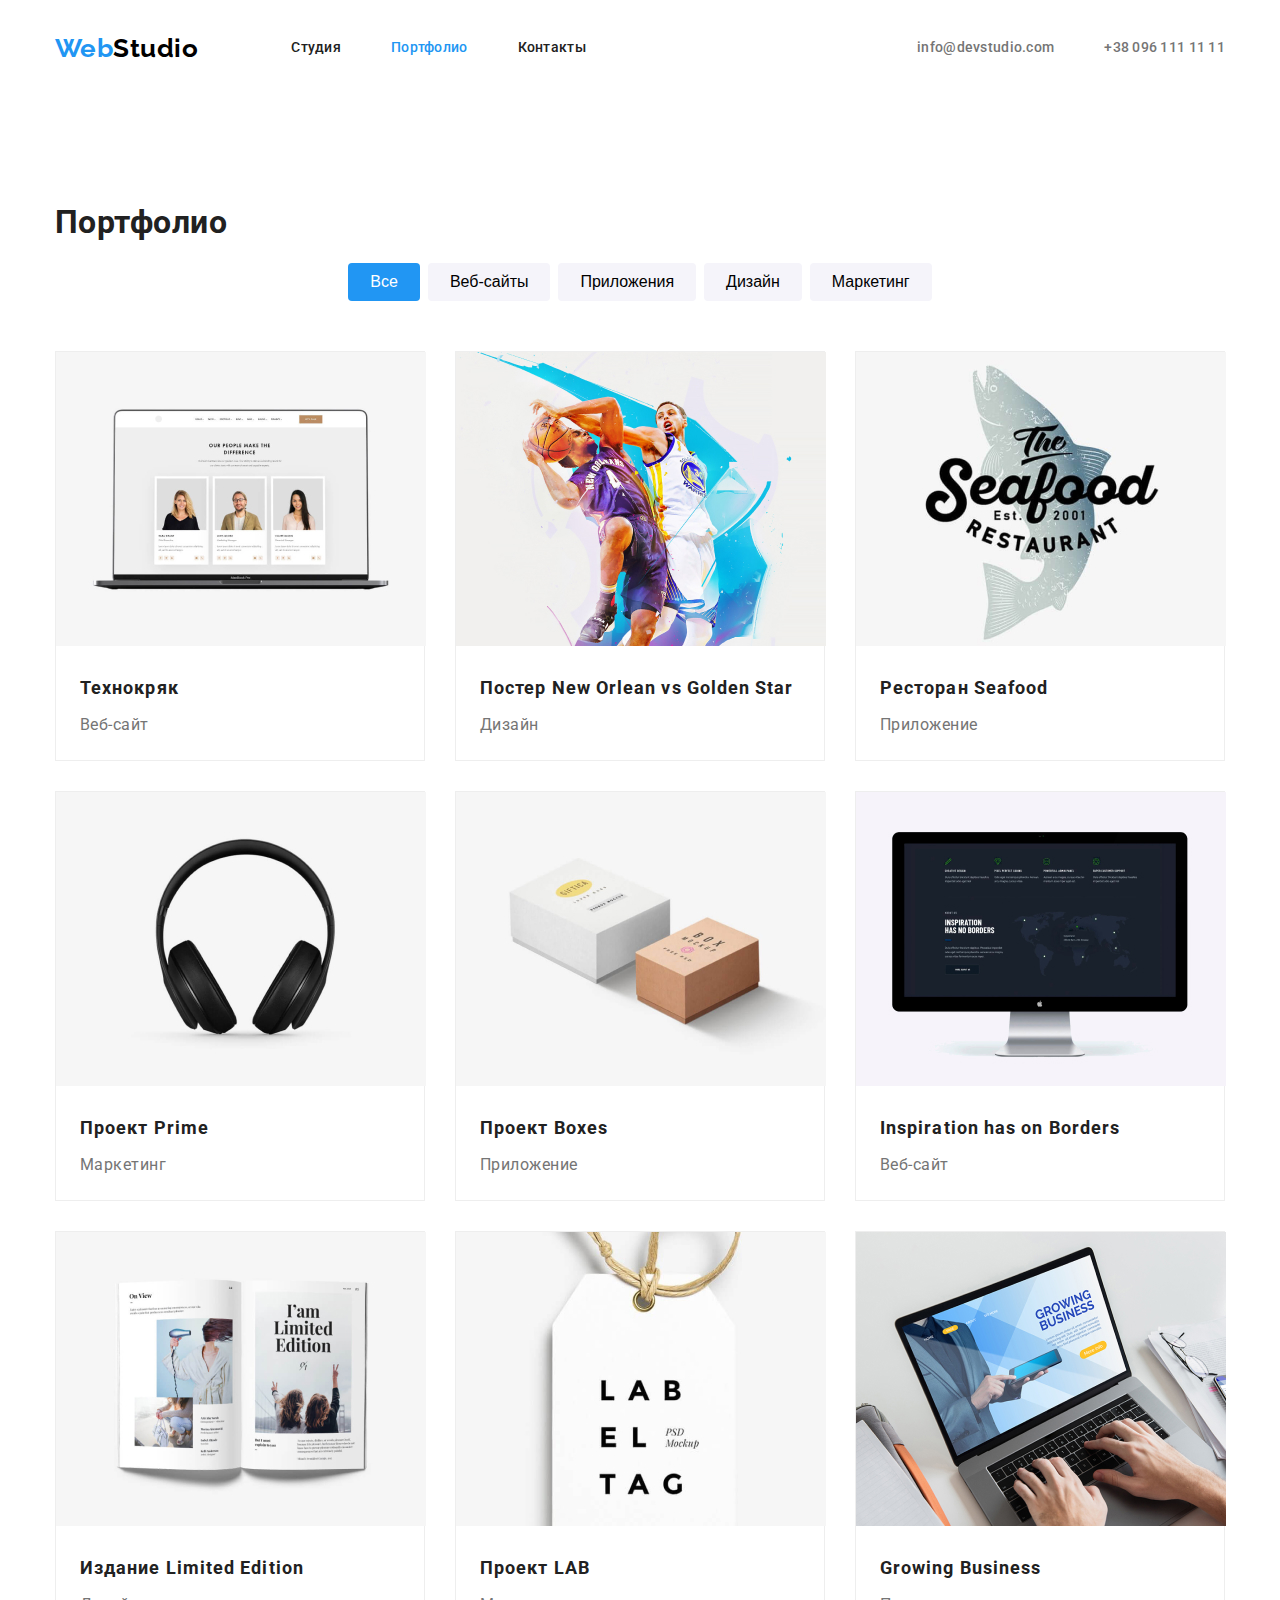
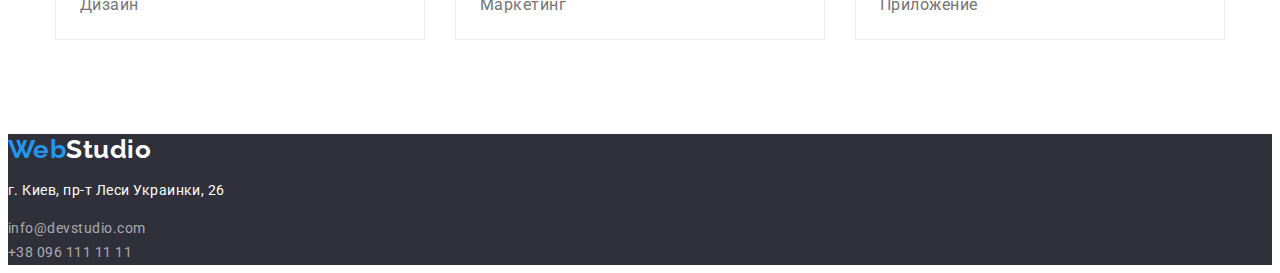
==== commit 50d6a096: "Добавляет изменения" ====
--- a/portfolio.html
+++ b/portfolio.html
@@ -9,157 +9,173 @@
       href="https://fonts.googleapis.com/css2?family=Raleway:wght@700&family=Roboto:wght@400;500;700;900&display=swap"
       rel="stylesheet"
     />
+    <link
+      rel="stylesheet"
+      href="https://cdnjs.cloudflare.com/ajax/libs/modern-normalize/1.0.0/modern-normalize.min.css"
+      integrity="sha512-ISS7cAi1PEhQ8jnbJpJZMd29NlhNj4AWYyLOSp2CE/CsHxTCu+r+t0D2yoJudVrd0/8fTVPUVDzY5Tvli75u/g=="
+      crossorigin="anonymous"
+      referrerpolicy="no-referrer"
+    />
     <link rel="stylesheet" href="./css/styles.css" />
   </head>
 
   <body>
     <!-- Шапка сайта -->
     <header>
-      <nav class="nav">
-        <a href="./index.html" class="logo">
-          <span class="logo-web">Web</span
-          ><span class="logo-studio">Studio</span>
-        </a>
+      <div class="container main-nav">
+        <nav class="nav">
+          <a href="./index.html" class="logo">
+            <span class="logo-web">Web</span
+            ><span class="logo-studio">Studio</span>
+          </a>
 
-        <ul class="site-nav list">
-          <li><a href="./index.html" class="link">Студия</a></li>
-          <li>
-            <a href="./portfolio.html" class="link active-link">Портфолио</a>
+          <ul class="site-nav list">
+            <li class="item"><a href="./index.html" class="link">Студия</a></li>
+            <li class="item">
+              <a href="./portfolio.html" class="link active-link">Портфолио</a>
+            </li>
+            <li class="item"><a href="#address" class="link">Контакты</a></li>
+          </ul>
+        </nav>
+
+        <ul class="contact list">
+          <li class="item">
+            <a href="mailto:info@devstudio.com" class="contact-link"
+              >info@devstudio.com</a
+            >
           </li>
-          <li><a href="#address" class="link">Контакты</a></li>
+          <li class="item">
+            <a href="tel:+380961111111" class="contact-link"
+              >+38 096 111 11 11</a
+            >
+          </li>
         </ul>
-      </nav>
-
-      <ul class="contact list">
-        <li>
-          <a href="mailto:info@devstudio.com" class="contact-link"
-            >info@devstudio.com</a
-          >
-        </li>
-        <li>
-          <a href="tel:+380961111111" class="contact-link">+38 096 111 11 11</a>
-        </li>
-      </ul>
+      </div>
     </header>
 
     <main>
-      <section>
-        <h1>Портфолио</h1>
-        <ul class="list">
-          <li><button type="button" class="button-all">Все</button></li>
-          <li>
-            <button type="button" class="button-portfolio">Веб-сайты</button>
-          </li>
-          <li>
-            <button type="button" class="button-portfolio">Приложения</button>
-          </li>
-          <li>
-            <button type="button" class="button-portfolio">Дизайн</button>
-          </li>
-          <li>
-            <button type="button" class="button-portfolio">Маркетинг</button>
-          </li>
-        </ul>
+      <section class="portfolio-section">
+        <div class="container">
+          <h1>Портфолио</h1>
+          <ul class="btn-list list">
+            <li class="item">
+              <button type="button" class="button-all">Все</button>
+            </li>
+            <li class="item">
+              <button type="button" class="button-portfolio">Веб-сайты</button>
+            </li>
+            <li class="item">
+              <button type="button" class="button-portfolio">Приложения</button>
+            </li>
+            <li class="item">
+              <button type="button" class="button-portfolio">Дизайн</button>
+            </li>
+            <li class="item">
+              <button type="button" class="button-portfolio">Маркетинг</button>
+            </li>
+          </ul>
 
-        <ul class="list">
-          <li>
-            <img
-              src="./images/portolio/People.jpg"
-              alt=""
-              width="370"
-              height="294"
-            />
-            <h2 class="portfolio-title">Технокряк</h2>
-            <p class="portfolio-text">Веб-сайт</p>
-          </li>
-          <li>
-            <img
-              src="./images/portolio/Poster.jpg"
-              alt=""
-              width="370"
-              height="294"
-            />
-            <h2 class="portfolio-title">Постер New Orlean vs Golden Star</h2>
-            <p class="portfolio-text">Дизайн</p>
-          </li>
-          <li>
-            <img
-              src="./images/portolio/Seafood.jpg"
-              alt=""
-              width="370"
-              height="294"
-            />
-            <h2 class="portfolio-title">Ресторан Seafood</h2>
-            <p class="portfolio-text">Приложение</p>
-          </li>
-          <li>
-            <img
-              src="./images/portolio/Headphones.jpg"
-              alt=""
-              width="370"
-              height="294"
-            />
-            <h2 class="portfolio-title">Проект Prime</h2>
-            <p class="portfolio-text">Маркетинг</p>
-          </li>
-          <li>
-            <img
-              src="./images/portolio/Boxes.jpg"
-              alt=""
-              width="370"
-              height="294"
-            />
-            <h2 class="portfolio-title">Проект Boxes</h2>
-            <p class="portfolio-text">Приложение</p>
-          </li>
-          <li>
-            <img
-              src="./images/portolio/Inspiration.jpg"
-              alt=""
-              width="370"
-              height="294"
-            />
-            <h2 class="portfolio-title">Inspiration has on Borders</h2>
-            <p class="portfolio-text">Веб-сайт</p>
-          </li>
-          <li>
-            <img
-              src="./images/portolio/Limited.jpg"
-              alt=""
-              width="370"
-              height="294"
-            />
-            <h2 class="portfolio-title">Издание Limited Edition</h2>
-            <p class="portfolio-text">Дизайн</p>
-          </li>
-          <li>
-            <img
-              src="./images/portolio/LAB.jpg"
-              alt=""
-              width="370"
-              height="294"
-            />
-            <h2 class="portfolio-title">Проект LAB</h2>
-            <p class="portfolio-text">Маркетинг</p>
-          </li>
-          <li>
-            <img
-              src="./images/portolio/Growing.jpg"
-              alt=""
-              width="370"
-              height="294"
-            />
-            <h2 class="portfolio-title">Growing Business</h2>
-            <p class="portfolio-text">Приложение</p>
-          </li>
-        </ul>
+          <ul class="portfolio-list list">
+            <li class="item">
+              <img
+                src="./images/portolio/People.jpg"
+                alt=""
+                width="370"
+                height="294"
+              />
+              <h2 class="portfolio-title">Технокряк</h2>
+              <p class="portfolio-text">Веб-сайт</p>
+            </li>
+            <li class="item">
+              <img
+                src="./images/portolio/Poster.jpg"
+                alt=""
+                width="370"
+                height="294"
+              />
+              <h2 class="portfolio-title">Постер New Orlean vs Golden Star</h2>
+              <p class="portfolio-text">Дизайн</p>
+            </li>
+            <li class="item">
+              <img
+                src="./images/portolio/Seafood.jpg"
+                alt=""
+                width="370"
+                height="294"
+              />
+              <h2 class="portfolio-title">Ресторан Seafood</h2>
+              <p class="portfolio-text">Приложение</p>
+            </li>
+            <li class="item">
+              <img
+                src="./images/portolio/Headphones.jpg"
+                alt=""
+                width="370"
+                height="294"
+              />
+              <h2 class="portfolio-title">Проект Prime</h2>
+              <p class="portfolio-text">Маркетинг</p>
+            </li>
+            <li class="item">
+              <img
+                src="./images/portolio/Boxes.jpg"
+                alt=""
+                width="370"
+                height="294"
+              />
+              <h2 class="portfolio-title">Проект Boxes</h2>
+              <p class="portfolio-text">Приложение</p>
+            </li>
+            <li class="item">
+              <img
+                src="./images/portolio/Inspiration.jpg"
+                alt=""
+                width="370"
+                height="294"
+              />
+              <h2 class="portfolio-title">Inspiration has on Borders</h2>
+              <p class="portfolio-text">Веб-сайт</p>
+            </li>
+            <li class="item">
+              <img
+                src="./images/portolio/Limited.jpg"
+                alt=""
+                width="370"
+                height="294"
+              />
+              <h2 class="portfolio-title">Издание Limited Edition</h2>
+              <p class="portfolio-text">Дизайн</p>
+            </li>
+            <li class="item">
+              <img
+                src="./images/portolio/LAB.jpg"
+                alt=""
+                width="370"
+                height="294"
+              />
+              <h2 class="portfolio-title">Проект LAB</h2>
+              <p class="portfolio-text">Маркетинг</p>
+            </li>
+            <li class="item">
+              <img
+                src="./images/portolio/Growing.jpg"
+                alt=""
+                width="370"
+                height="294"
+              />
+              <h2 class="portfolio-title">Growing Business</h2>
+              <p class="portfolio-text">Приложение</p>
+            </li>
+          </ul>
+        </div>
       </section>
     </main>
 
     <!-- Футер -->
     <footer class="footer">
       <a href="./index.html" class="logo">
-        <span class="logo-web">Web</span><span class="logo-studio">Studio</span>
+        <span class="logo-web">Web</span
+        ><span class="logo-studio white-color">Studio</span>
       </a>
       <address class="address">
         <p class="town">г. Киев, пр-т Леси Украинки, 26</p>
--- a/css/styles.css
+++ b/css/styles.css
@@ -4,6 +4,16 @@
 /* белый #FFFFFF  */
 /* акцент c #2196F3*/
 /* вторичный цвет фона #2196F3; */
+
+html {
+  box-sizing: border-box;
+}
+
+*,
+*::before,
+*::after {
+  box-sizing: inherit;
+}
 
 :root {
   --primary-text-color: #757575;
@@ -22,48 +32,112 @@
   letter-spacing: 0.03em;
 }
 
+.container {
+  width: 1200px;
+  padding-left: 15px;
+  padding-right: 15px;
+  margin-left: auto;
+  margin-right: auto;
+}
+
+.list {
+  padding: 0;
+  margin: 0;
+  list-style: none;
+}
+
 /* logo */
 
 .logo-web {
   color: var(--accent-color);
+}
+
+.logo-studio {
+  color: var(--primary-black-color);
+}
+
+.logo-studio.white-color {
+  color: var(--primary-white-color);
+}
+
+.logo {
+  font-family: 'Raleway', sans-serif;
+  text-decoration: none;
   font-weight: 700;
   font-size: 26px;
   line-height: 1.19;
 }
 
-.logo-studio {
-  color: var(--primary-black-color);
-  font-weight: 700;
-  font-size: 26px;
-  line-height: 1.19;
-}
-
 .logo:hover {
   color: var(--accent-color);
 }
 
-.logo {
-  font-family: 'Raleway', sans-serif;
-  text-decoration: none;
-}
-
-/* Site nav */
+/* Nav */
+
+.main-nav,
+.nav {
+  display: flex;
+  align-items: center;
+}
+
+.site-nav {
+  display: flex;
+  margin-top: 0;
+  margin-bottom: 0;
+  margin-left: 93px;
+  padding: 0;
+}
+
+.site-nav .item + .item {
+  margin-left: 50px;
+}
+
+/*.site-nav .site-nav-li {
+  margin-right: 50px;
+}
+
+.site-nav .site-nav-li:last-child {
+  margin-right: 0;
+}*/
+
+/*.site-nav .site-nav-li:not(:last-child) {
+  margin-right: 50px
+}*/
 
 .site-nav .link {
+  display: block;
   font-weight: 500;
   font-size: 14px;
   line-height: 1.14;
   letter-spacing: 0.02em;
   text-decoration: none;
+  padding-top: 32px;
+  padding-bottom: 32px;
+}
+
+/* Contact */
+
+.contact {
+  display: flex;
+  margin: 0;
+  padding: 0;
+  margin-left: auto;
+}
+
+.contact .item + .item {
+  margin-left: 50px;
 }
 
 .contact .contact-link {
+  display: block;
   color: var(--primary-text-color);
   font-weight: 500;
   font-size: 14px;
   line-height: 1.14;
   letter-spacing: 0.02em;
   text-decoration: none;
+  padding-top: 32px;
+  padding-bottom: 32px;
 }
 
 .site-nav .link:hover,
@@ -78,24 +152,25 @@
   color: var(--title-text-color);
 }
 
-.list {
-  list-style: none;
-}
-
 /* Hero */
-
-.hero {
-  background-color: var(--bgd-color);
-}
 
 .hero-title {
   color: var(--primary-white-color);
   font-weight: 900;
   font-size: 44px;
   line-height: 1.36;
-  text-align: center;
   letter-spacing: 0.06em;
   text-transform: uppercase;
+  margin-top: 0;
+  margin-bottom: 30px;
+  width: 696px;
+}
+
+.hero {
+  background-color: var(--bgd-color);
+  padding-top: 200px;
+  padding-bottom: 200px;
+  text-align: center;
 }
 
 /* Button */
@@ -106,34 +181,55 @@
   font-weight: 700;
   font-size: 16px;
   line-height: 1.87;
+  text-align: center;
   letter-spacing: 0.06em;
   cursor: pointer;
+  border-radius: 4px;
   border: 0;
+  padding: 10px 32px;
+  min-width: 200px;
 }
 
 .button-portfolio {
   background-color: var(--grey-color);
+  font-weight: 500;
+  font-size: 16px;
+  line-height: 1.62;
+  text-align: center;
   cursor: pointer;
   outline: none;
   border: 0;
+  border-radius: 4px;
+  padding: 6px 22px;
 }
 
 .button-all {
+  color: var(--primary-white-color);
+  background-color: var(--accent-color);
+  font-weight: 500;
+  font-size: 16px;
+  line-height: 1.62;
+  text-align: center;
+  outline: none;
+  border: 0;
+  border-radius: 4px;
+  padding: 6px 22px;
+}
+
+.button-portfolio:hover,
+.button-portfolio:focus {
   color: var(--primary-white-color);
   background-color: var(--accent-color);
   outline: none;
   border: 0;
 }
 
-.button-portfolio:hover,
-.button-portfolio:focus {
-  color: var(--primary-white-color);
-  background-color: var(--accent-color);
-  outline: none;
-  border: 0;
-}
-
 /* Section */
+
+.section {
+  padding-top: 94px;
+  padding-bottom: 94px;
+}
 
 .team {
   background-color: var(--grey-color);
@@ -144,6 +240,59 @@
   font-size: 36px;
   line-height: 1.16;
   text-align: center;
+  margin-top: 0;
+  margin-bottom: 50px;
+}
+
+/* Portflio */
+
+.portfolio-section {
+  padding-top: 94px;
+  padding-bottom: 94px;
+}
+
+.btn-list {
+  display: flex;
+  margin-bottom: 50px;
+  justify-content: center;
+}
+
+.btn-list .item + .item {
+  margin-left: 8px;
+}
+
+.portfolio-list {
+  display: flex;
+  flex-wrap: wrap;
+}
+
+.portfolio-list .item {
+  width: 370px;
+  margin-right: 30px;
+  margin-bottom: 30px;
+  border: 1px solid #eeeeee;
+}
+
+.portfolio-list .item:nth-child(3n) {
+  margin-right: 0;
+}
+
+.portfolio-list .item:nth-last-child(-n + 3) {
+  margin-bottom: 0;
+}
+
+/* Альтернатива */
+
+/* .portfolio-list .item:nth-child(3n) {
+  margin-right: 30px;
+} */
+
+/* .portfolio-list .item:not(:nth-last-child(-n+3)) {
+  margin-bottom: 30px;
+} */
+
+.portfolio-list img {
+  margin-bottom: 20px;
 }
 
 .portfolio-title {
@@ -151,36 +300,84 @@
   font-size: 18px;
   line-height: 2;
   letter-spacing: 0.06em;
+  margin-top: 0;
+  margin-bottom: 4px;
+  margin-left: 24px;
+  margin-right: 24px;
 }
 
 .portfolio-text {
   color: var(--primary-text-color);
   font-size: 16px;
   line-height: 1.87;
+  margin-top: 0;
+  margin-bottom: 20px;
+  margin-left: 24px;
+  margin-right: 24px;
 }
 
 /* Features */
+
+.feature-list {
+  display: flex;
+  margin: 0;
+  padding: 0;
+}
+
+.feature-list .item {
+  width: 270px;
+}
+
+.feature-list .item + .item {
+  margin-left: 30px;
+}
 
 .feature-list .title {
   font-weight: 700;
   font-size: 14px;
   line-height: 1.14;
   text-transform: uppercase;
+  margin-top: 0;
+  margin-bottom: 10px;
 }
 
 .feature-list .text {
   color: var(--primary-text-color);
   font-size: 14px;
   line-height: 1.71;
+  margin: 0;
+  padding: 0;
 }
 
 /* Team */
 
+.team-list {
+  display: flex;
+}
+
+.team-list .item {
+  background: var(--primary-white-color);
+  box-shadow: 0px 1px 3px rgba(0, 0, 0, 0.12), 0px 1px 1px rgba(0, 0, 0, 0.14),
+    0px 2px 1px rgba(0, 0, 0, 0.2);
+  border-radius: 0px 0px 4px 4px;
+}
+
+.team-list .item + .item {
+  margin-left: 30px;
+}
+
+.team-list img {
+  margin-bottom: 30px;
+}
+
 .team-list .title {
   font-weight: 500;
   font-size: 16px;
   line-height: 1.19;
   text-align: center;
+  margin-top: 0;
+  margin-bottom: 10px;
+  padding: 0;
 }
 
 .team-list .text {
@@ -189,6 +386,9 @@
   font-size: 16px;
   line-height: 1.19;
   text-align: center;
+  margin-top: 0;
+  margin-bottom: 30px;
+  padding: 0;
 }
 
 /* Footer */
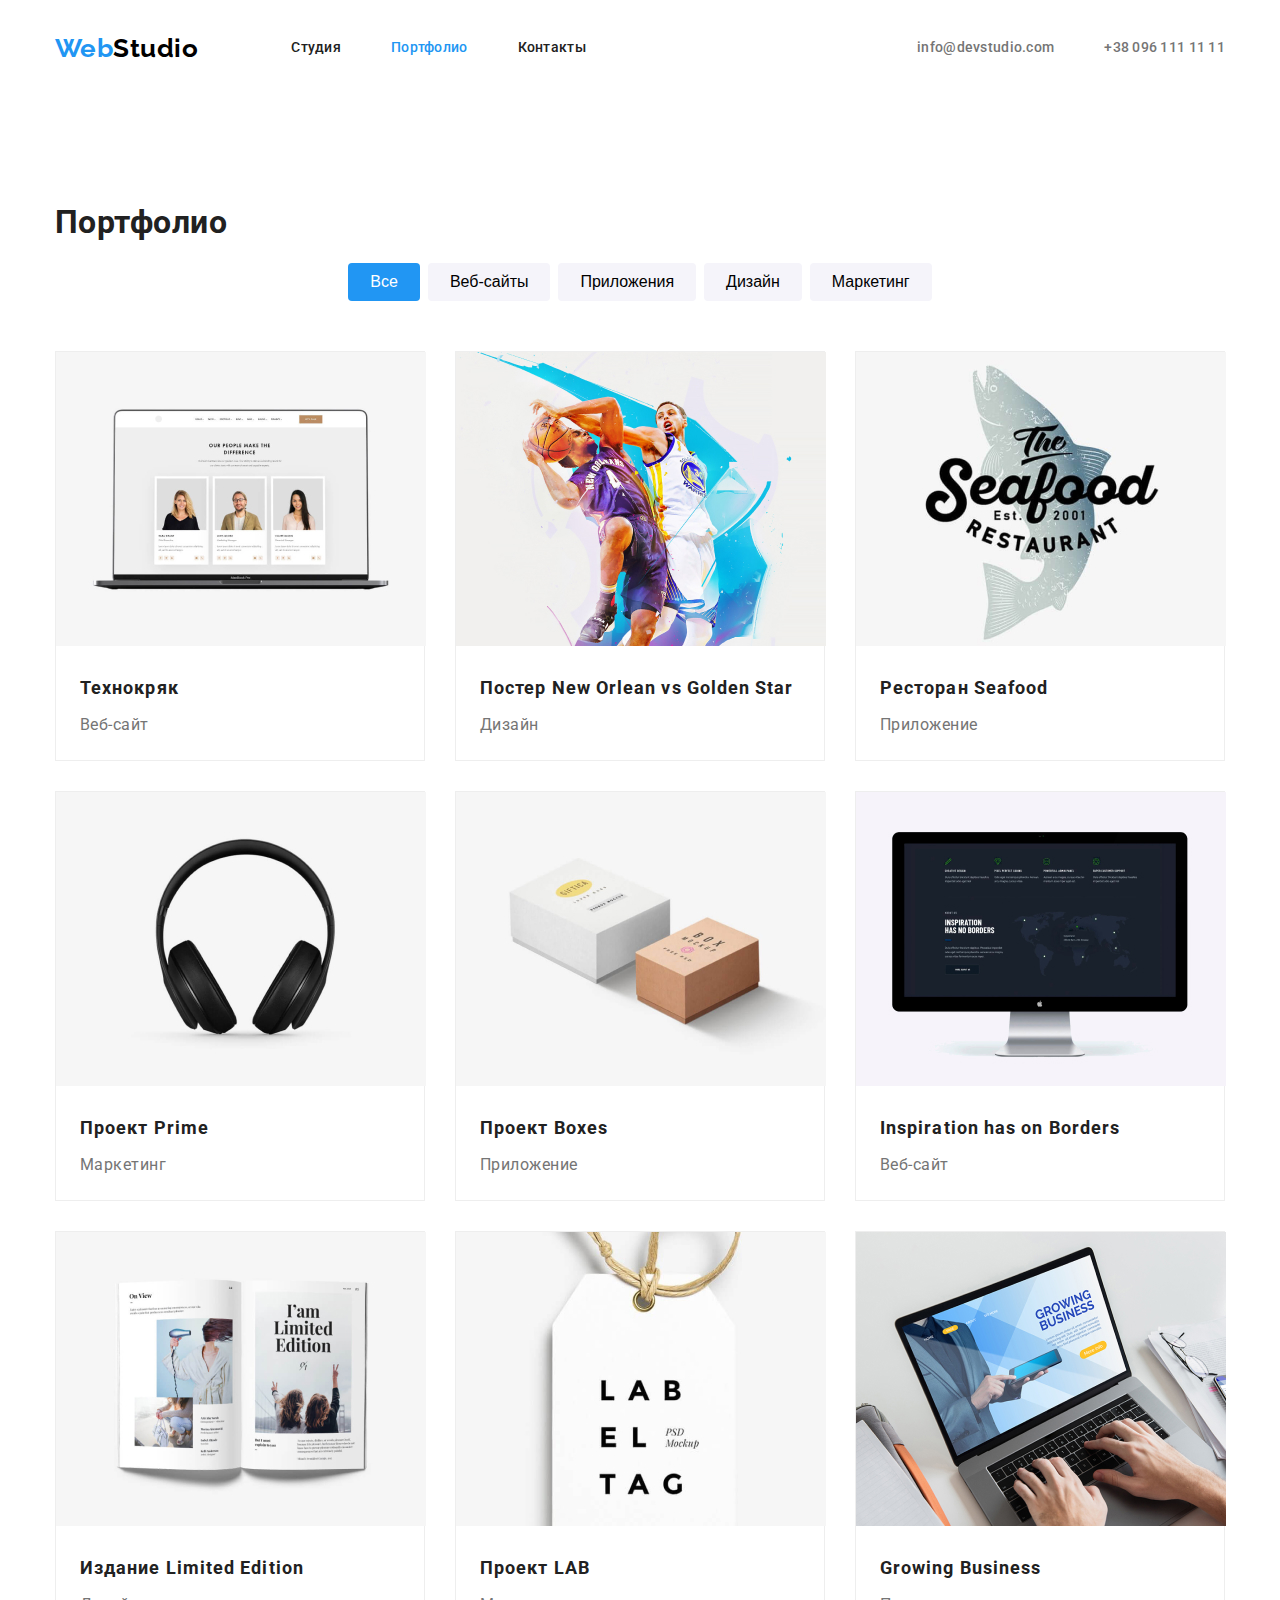
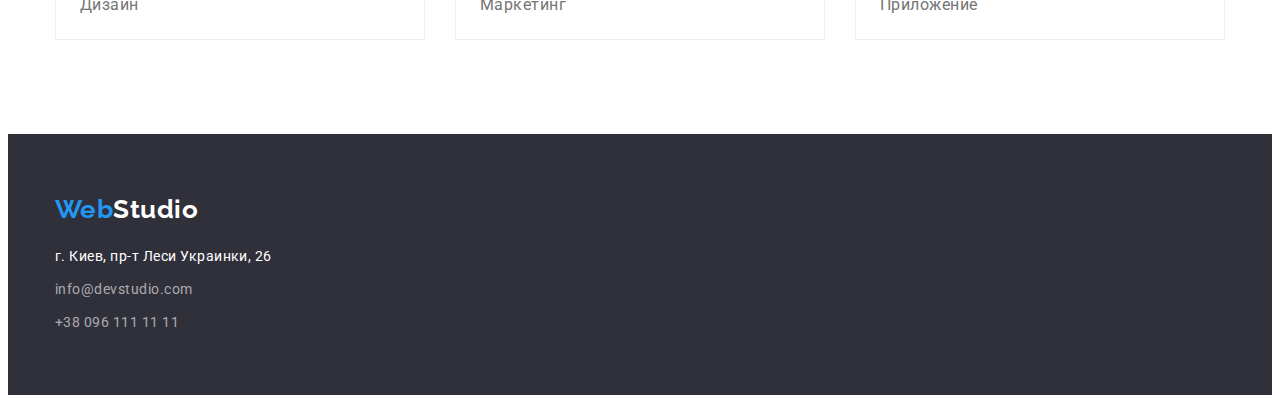
==== commit aab651b8: "Добавляет изменения" ====
--- a/portfolio.html
+++ b/portfolio.html
@@ -173,25 +173,27 @@
 
     <!-- Футер -->
     <footer class="footer">
-      <a href="./index.html" class="logo">
-        <span class="logo-web">Web</span
-        ><span class="logo-studio white-color">Studio</span>
-      </a>
-      <address class="address">
-        <p class="town">г. Киев, пр-т Леси Украинки, 26</p>
-        <ul class="list">
-          <li>
-            <a href="mailto:info@devstudio.com" class="footer-link"
-              >info@devstudio.com</a
-            >
-          </li>
-          <li>
-            <a href="tel:+380961111111" class="footer-link"
-              >+38 096 111 11 11</a
-            >
-          </li>
-        </ul>
-      </address>
+      <div class="container">
+        <a href="./index.html" class="logotip">
+          <span class="logo-web">Web</span
+          ><span class="logo-studio white-color">Studio</span>
+        </a>
+        <address class="address">
+          <p class="town">г. Киев, пр-т Леси Украинки, 26</p>
+          <ul class="footer-list list">
+            <li class="item">
+              <a href="mailto:info@devstudio.com" class="footer-link"
+                >info@devstudio.com</a
+              >
+            </li>
+            <li class="item">
+              <a href="tel:+380961111111" class="footer-link"
+                >+38 096 111 11 11</a
+              >
+            </li>
+          </ul>
+        </address>
+      </div>
     </footer>
   </body>
 </html>
--- a/css/styles.css
+++ b/css/styles.css
@@ -68,7 +68,8 @@
   line-height: 1.19;
 }
 
-.logo:hover {
+.logo:hover,
+.logotip:hover {
   color: var(--accent-color);
 }
 
@@ -154,23 +155,25 @@
 
 /* Hero */
 
+.hero {
+  background-color: var(--bgd-color);
+  text-align: center;
+  padding-top: 200px;
+  padding-bottom: 200px;
+}
+
 .hero-title {
   color: var(--primary-white-color);
   font-weight: 900;
   font-size: 44px;
   line-height: 1.36;
   letter-spacing: 0.06em;
-  text-transform: uppercase;
+
+  width: 696px;
   margin-top: 0;
   margin-bottom: 30px;
-  width: 696px;
-}
-
-.hero {
-  background-color: var(--bgd-color);
-  padding-top: 200px;
-  padding-bottom: 200px;
-  text-align: center;
+  margin-left: auto;
+  margin-right: auto;
 }
 
 /* Button */
@@ -291,6 +294,11 @@
   margin-bottom: 30px;
 } */
 
+/* .portfolio-list .item {
+  width: calc((100% - 60px)/3);
+  margin-right: 30px;
+} */
+
 .portfolio-list img {
   margin-bottom: 20px;
 }
@@ -347,6 +355,15 @@
   line-height: 1.71;
   margin: 0;
   padding: 0;
+}
+/* Job-list */
+
+.job-list {
+  display: flex;
+}
+
+.job-list .item + .item {
+  margin-left: 30px;
 }
 
 /* Team */
@@ -395,6 +412,18 @@
 
 .footer {
   background-color: var(--bgd-color);
+  padding-top: 60px;
+  padding-bottom: 60px;
+}
+
+.logotip {
+  display: block;
+  font-family: 'Raleway', sans-serif;
+  text-decoration: none;
+  font-weight: 700;
+  font-size: 26px;
+  line-height: 1.19;
+  margin-bottom: 20px;
 }
 
 .address {
@@ -405,6 +434,8 @@
   color: var(--primary-white-color);
   font-size: 14px;
   line-height: 1.71;
+  margin-top: 0;
+  margin-bottom: 9px;
 }
 
 .address .footer-link {
@@ -418,3 +449,7 @@
 .address .footer-link:focus {
   color: var(--accent-color);
 }
+
+.footer-list .item + .item {
+  margin-top: 9px;
+}
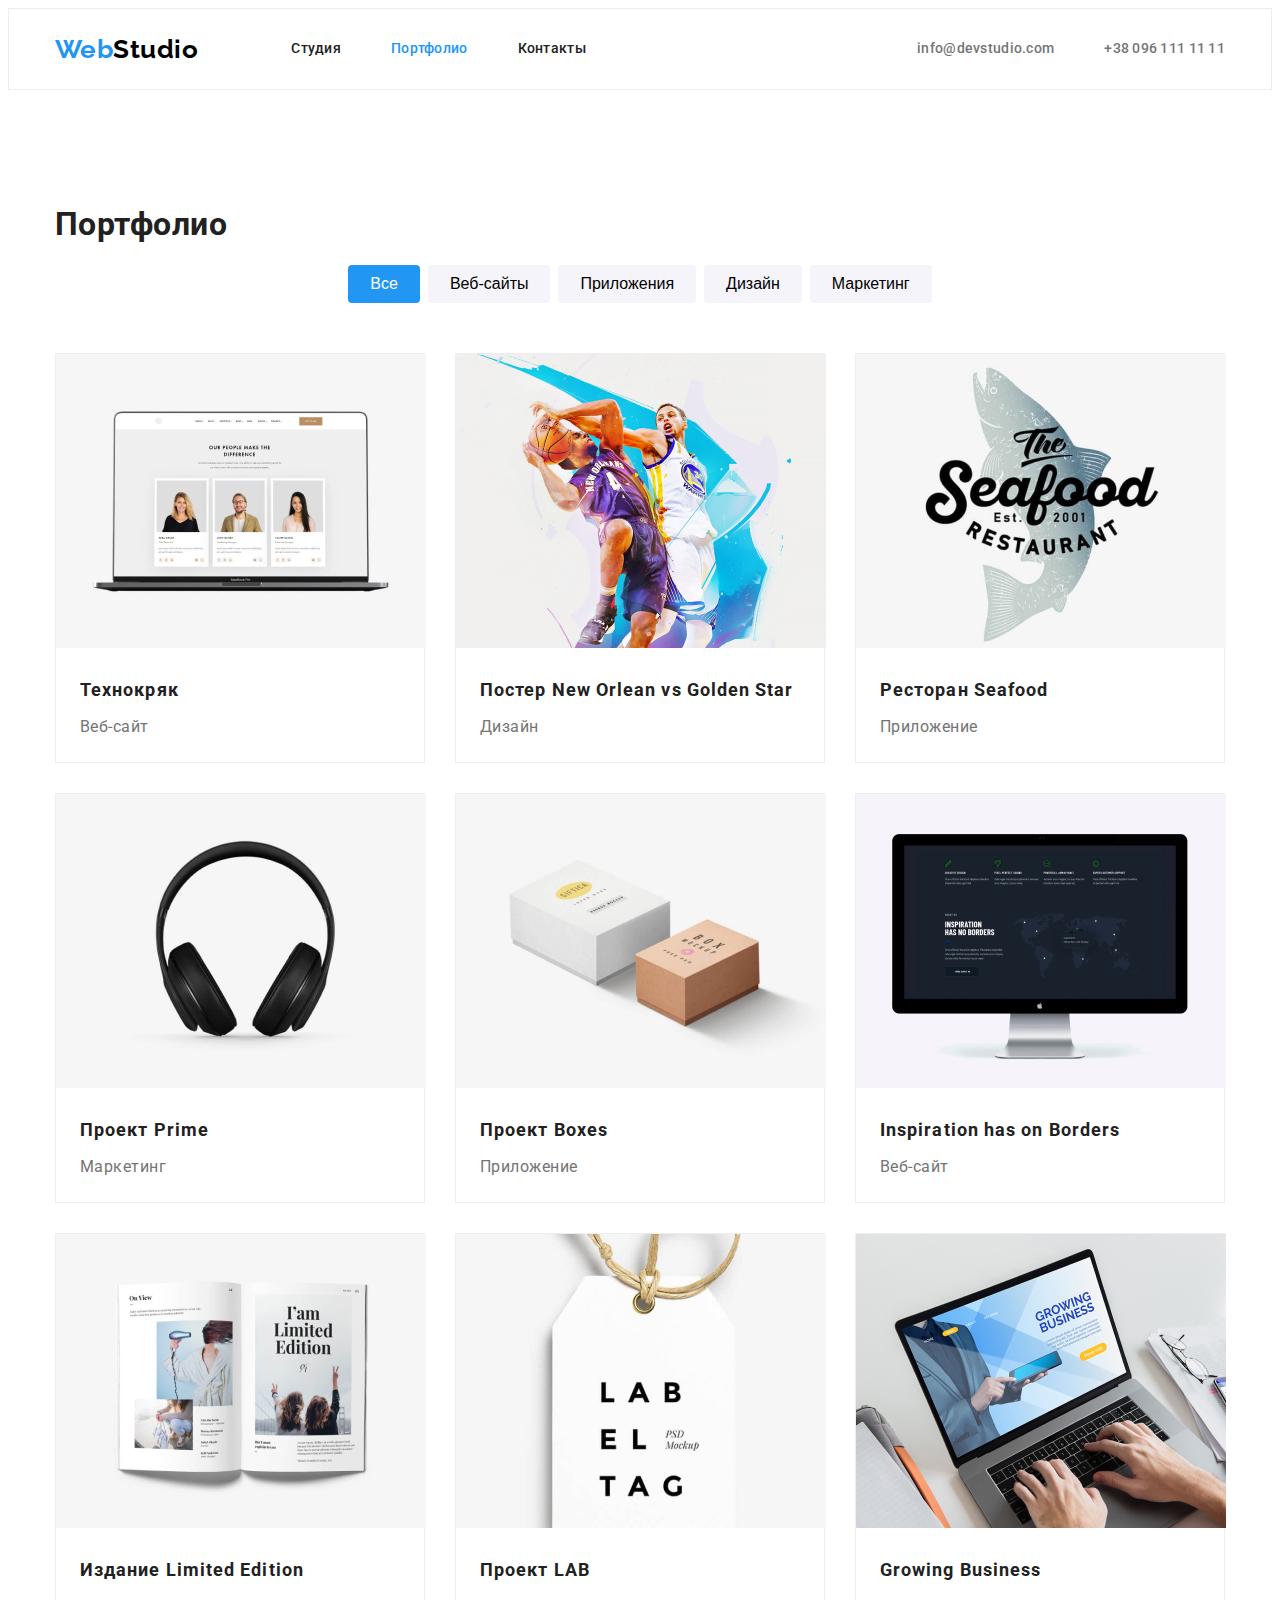
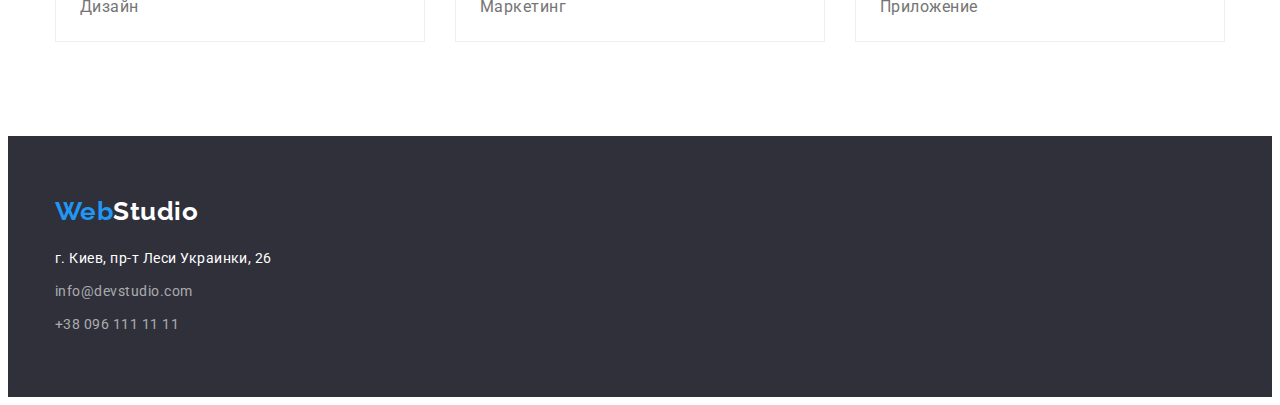
==== commit b5ddd5d1: "Добавляет рамку хедеру" ====
--- a/portfolio.html
+++ b/portfolio.html
@@ -21,7 +21,7 @@
 
   <body>
     <!-- Шапка сайта -->
-    <header>
+    <header class="page-header">
       <div class="container main-nav">
         <nav class="nav">
           <a href="./index.html" class="logo">
@@ -54,7 +54,7 @@
     </header>
 
     <main>
-      <section class="portfolio-section">
+      <section class="section">
         <div class="container">
           <h1>Портфолио</h1>
           <ul class="btn-list list">
--- a/css/styles.css
+++ b/css/styles.css
@@ -46,6 +46,12 @@
   list-style: none;
 }
 
+/* Header */
+
+.page-header {
+  border: 1px solid #ececec;
+}
+
 /* logo */
 
 .logo-web {
@@ -249,11 +255,6 @@
 
 /* Portflio */
 
-.portfolio-section {
-  padding-top: 94px;
-  padding-bottom: 94px;
-}
-
 .btn-list {
   display: flex;
   margin-bottom: 50px;
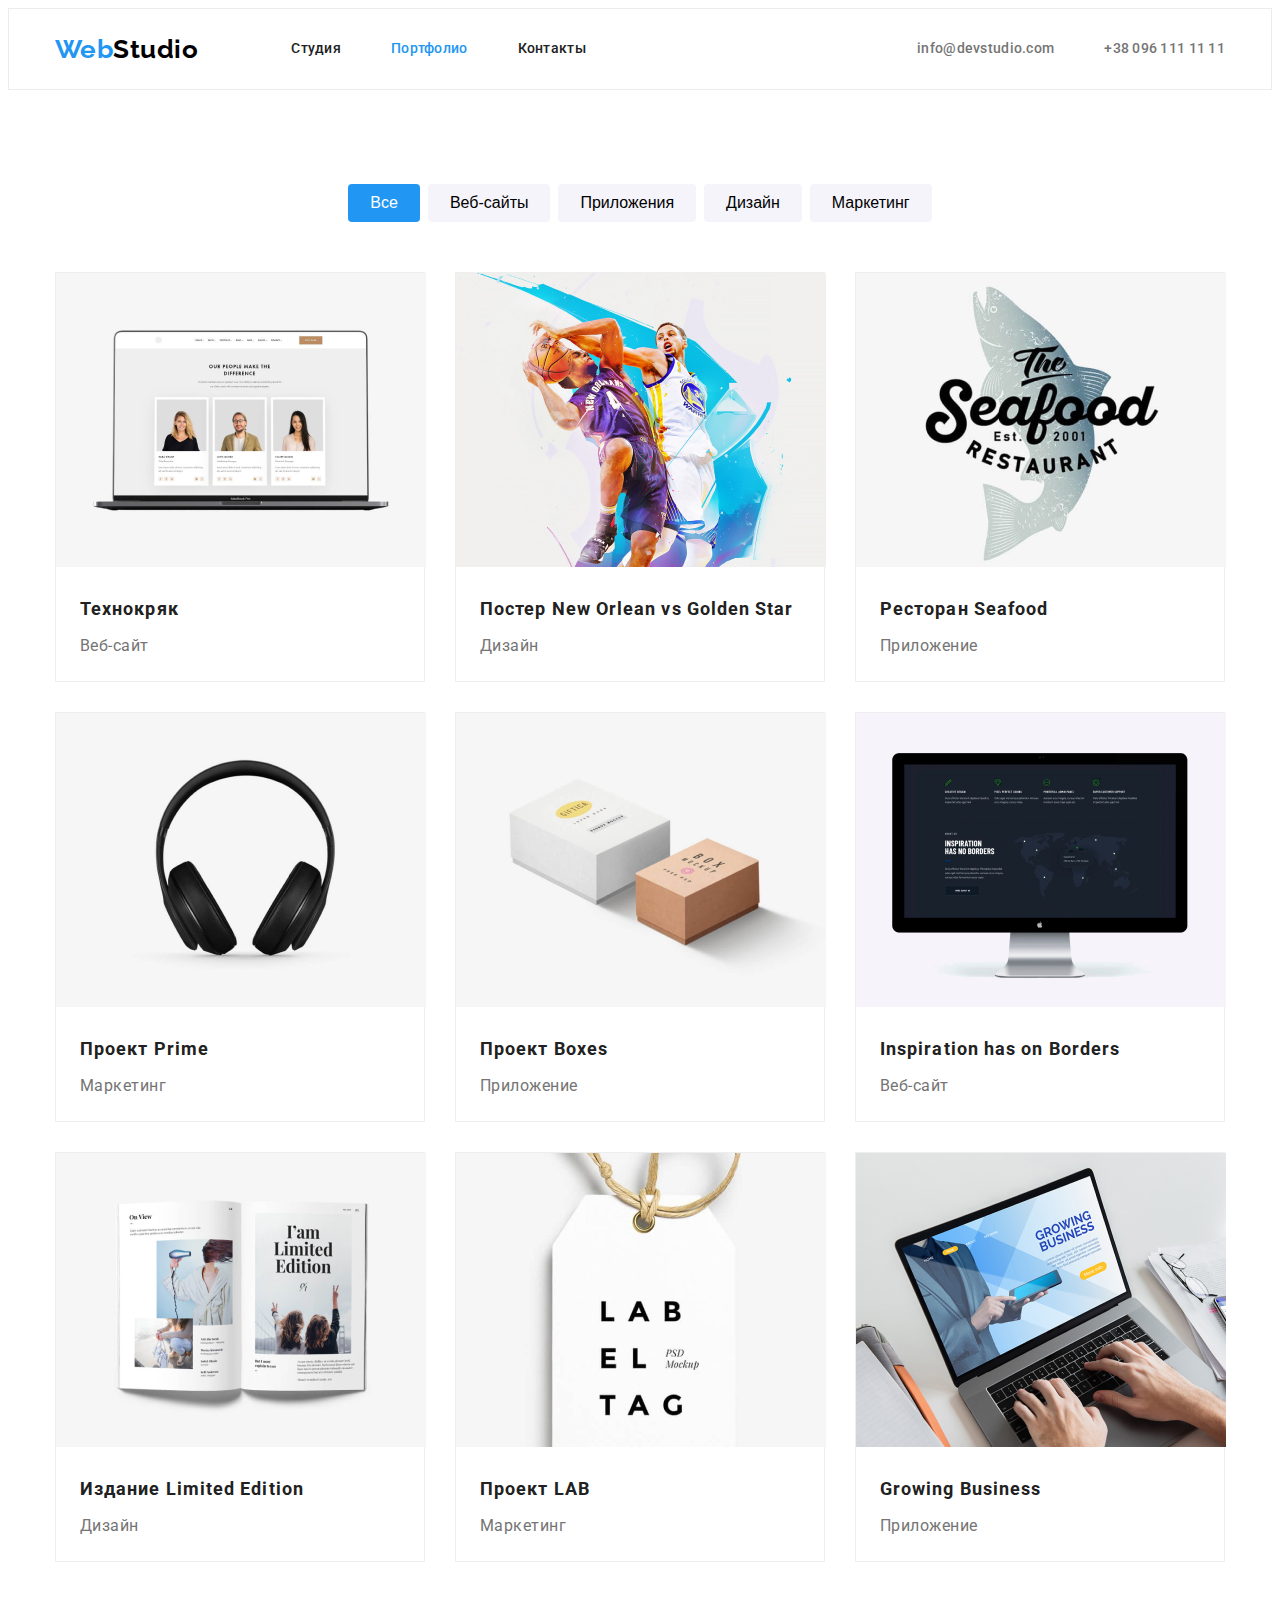
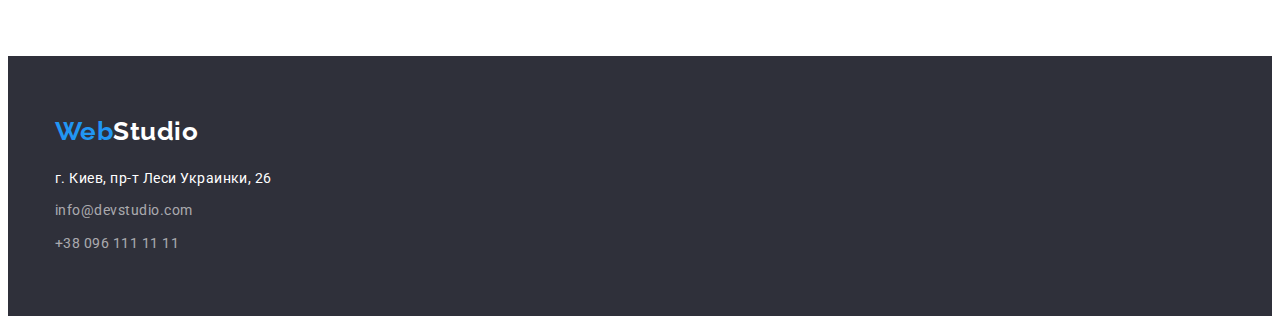
==== commit 04a7f07b: "Добавляет поправки" ====
--- a/portfolio.html
+++ b/portfolio.html
@@ -56,7 +56,7 @@
     <main>
       <section class="section">
         <div class="container">
-          <h1>Портфолио</h1>
+          <h1 class="none">Портфолио</h1>
           <ul class="btn-list list">
             <li class="item">
               <button type="button" class="button-all">Все</button>
@@ -83,8 +83,10 @@
                 width="370"
                 height="294"
               />
-              <h2 class="portfolio-title">Технокряк</h2>
-              <p class="portfolio-text">Веб-сайт</p>
+              <div class="portfolio-card">
+                <h2 class="portfolio-title">Технокряк</h2>
+                <p class="portfolio-text">Веб-сайт</p>
+              </div>
             </li>
             <li class="item">
               <img
@@ -93,8 +95,12 @@
                 width="370"
                 height="294"
               />
-              <h2 class="portfolio-title">Постер New Orlean vs Golden Star</h2>
-              <p class="portfolio-text">Дизайн</p>
+              <div class="portfolio-card">
+                <h2 class="portfolio-title">
+                  Постер New Orlean vs Golden Star
+                </h2>
+                <p class="portfolio-text">Дизайн</p>
+              </div>
             </li>
             <li class="item">
               <img
@@ -103,8 +109,10 @@
                 width="370"
                 height="294"
               />
-              <h2 class="portfolio-title">Ресторан Seafood</h2>
-              <p class="portfolio-text">Приложение</p>
+              <div class="portfolio-card">
+                <h2 class="portfolio-title">Ресторан Seafood</h2>
+                <p class="portfolio-text">Приложение</p>
+              </div>
             </li>
             <li class="item">
               <img
@@ -113,8 +121,10 @@
                 width="370"
                 height="294"
               />
-              <h2 class="portfolio-title">Проект Prime</h2>
-              <p class="portfolio-text">Маркетинг</p>
+              <div class="portfolio-card">
+                <h2 class="portfolio-title">Проект Prime</h2>
+                <p class="portfolio-text">Маркетинг</p>
+              </div>
             </li>
             <li class="item">
               <img
@@ -123,8 +133,10 @@
                 width="370"
                 height="294"
               />
-              <h2 class="portfolio-title">Проект Boxes</h2>
-              <p class="portfolio-text">Приложение</p>
+              <div class="portfolio-card">
+                <h2 class="portfolio-title">Проект Boxes</h2>
+                <p class="portfolio-text">Приложение</p>
+              </div>
             </li>
             <li class="item">
               <img
@@ -133,8 +145,10 @@
                 width="370"
                 height="294"
               />
-              <h2 class="portfolio-title">Inspiration has on Borders</h2>
-              <p class="portfolio-text">Веб-сайт</p>
+              <div class="portfolio-card">
+                <h2 class="portfolio-title">Inspiration has on Borders</h2>
+                <p class="portfolio-text">Веб-сайт</p>
+              </div>
             </li>
             <li class="item">
               <img
@@ -143,8 +157,10 @@
                 width="370"
                 height="294"
               />
-              <h2 class="portfolio-title">Издание Limited Edition</h2>
-              <p class="portfolio-text">Дизайн</p>
+              <div class="portfolio-card">
+                <h2 class="portfolio-title">Издание Limited Edition</h2>
+                <p class="portfolio-text">Дизайн</p>
+              </div>
             </li>
             <li class="item">
               <img
@@ -153,8 +169,10 @@
                 width="370"
                 height="294"
               />
-              <h2 class="portfolio-title">Проект LAB</h2>
-              <p class="portfolio-text">Маркетинг</p>
+              <div class="portfolio-card">
+                <h2 class="portfolio-title">Проект LAB</h2>
+                <p class="portfolio-text">Маркетинг</p>
+              </div>
             </li>
             <li class="item">
               <img
@@ -163,8 +181,10 @@
                 width="370"
                 height="294"
               />
-              <h2 class="portfolio-title">Growing Business</h2>
-              <p class="portfolio-text">Приложение</p>
+              <div class="portfolio-card">
+                <h2 class="portfolio-title">Growing Business</h2>
+                <p class="portfolio-text">Приложение</p>
+              </div>
             </li>
           </ul>
         </div>
--- a/css/styles.css
+++ b/css/styles.css
@@ -253,6 +253,14 @@
   margin-bottom: 50px;
 }
 
+.no-pdn-top {
+  padding-top: 0;
+}
+
+.none {
+  display: none;
+}
+
 /* Portflio */
 
 .btn-list {
@@ -300,8 +308,11 @@
   margin-right: 30px;
 } */
 
-.portfolio-list img {
-  margin-bottom: 20px;
+.portfolio-list .portfolio-card {
+  padding-top: 20px;
+  padding-bottom: 20px;
+  margin-left: 24px;
+  margin-right: 24px;
 }
 
 .portfolio-title {
@@ -311,8 +322,6 @@
   letter-spacing: 0.06em;
   margin-top: 0;
   margin-bottom: 4px;
-  margin-left: 24px;
-  margin-right: 24px;
 }
 
 .portfolio-text {
@@ -320,9 +329,7 @@
   font-size: 16px;
   line-height: 1.87;
   margin-top: 0;
-  margin-bottom: 20px;
-  margin-left: 24px;
-  margin-right: 24px;
+  margin-bottom: 0;
 }
 
 /* Features */
@@ -384,15 +391,18 @@
   margin-left: 30px;
 }
 
-.team-list img {
-  margin-bottom: 30px;
-}
-
-.team-list .title {
+.team-list .card {
   font-weight: 500;
   font-size: 16px;
   line-height: 1.19;
   text-align: center;
+
+  margin: 0;
+  padding-top: 30px;
+  padding-bottom: 30px;
+}
+
+.team-list .title {
   margin-top: 0;
   margin-bottom: 10px;
   padding: 0;
@@ -400,12 +410,7 @@
 
 .team-list .text {
   color: var(--primary-text-color);
-  font-weight: 500;
-  font-size: 16px;
-  line-height: 1.19;
-  text-align: center;
-  margin-top: 0;
-  margin-bottom: 30px;
+  margin: 0;
   padding: 0;
 }
 
